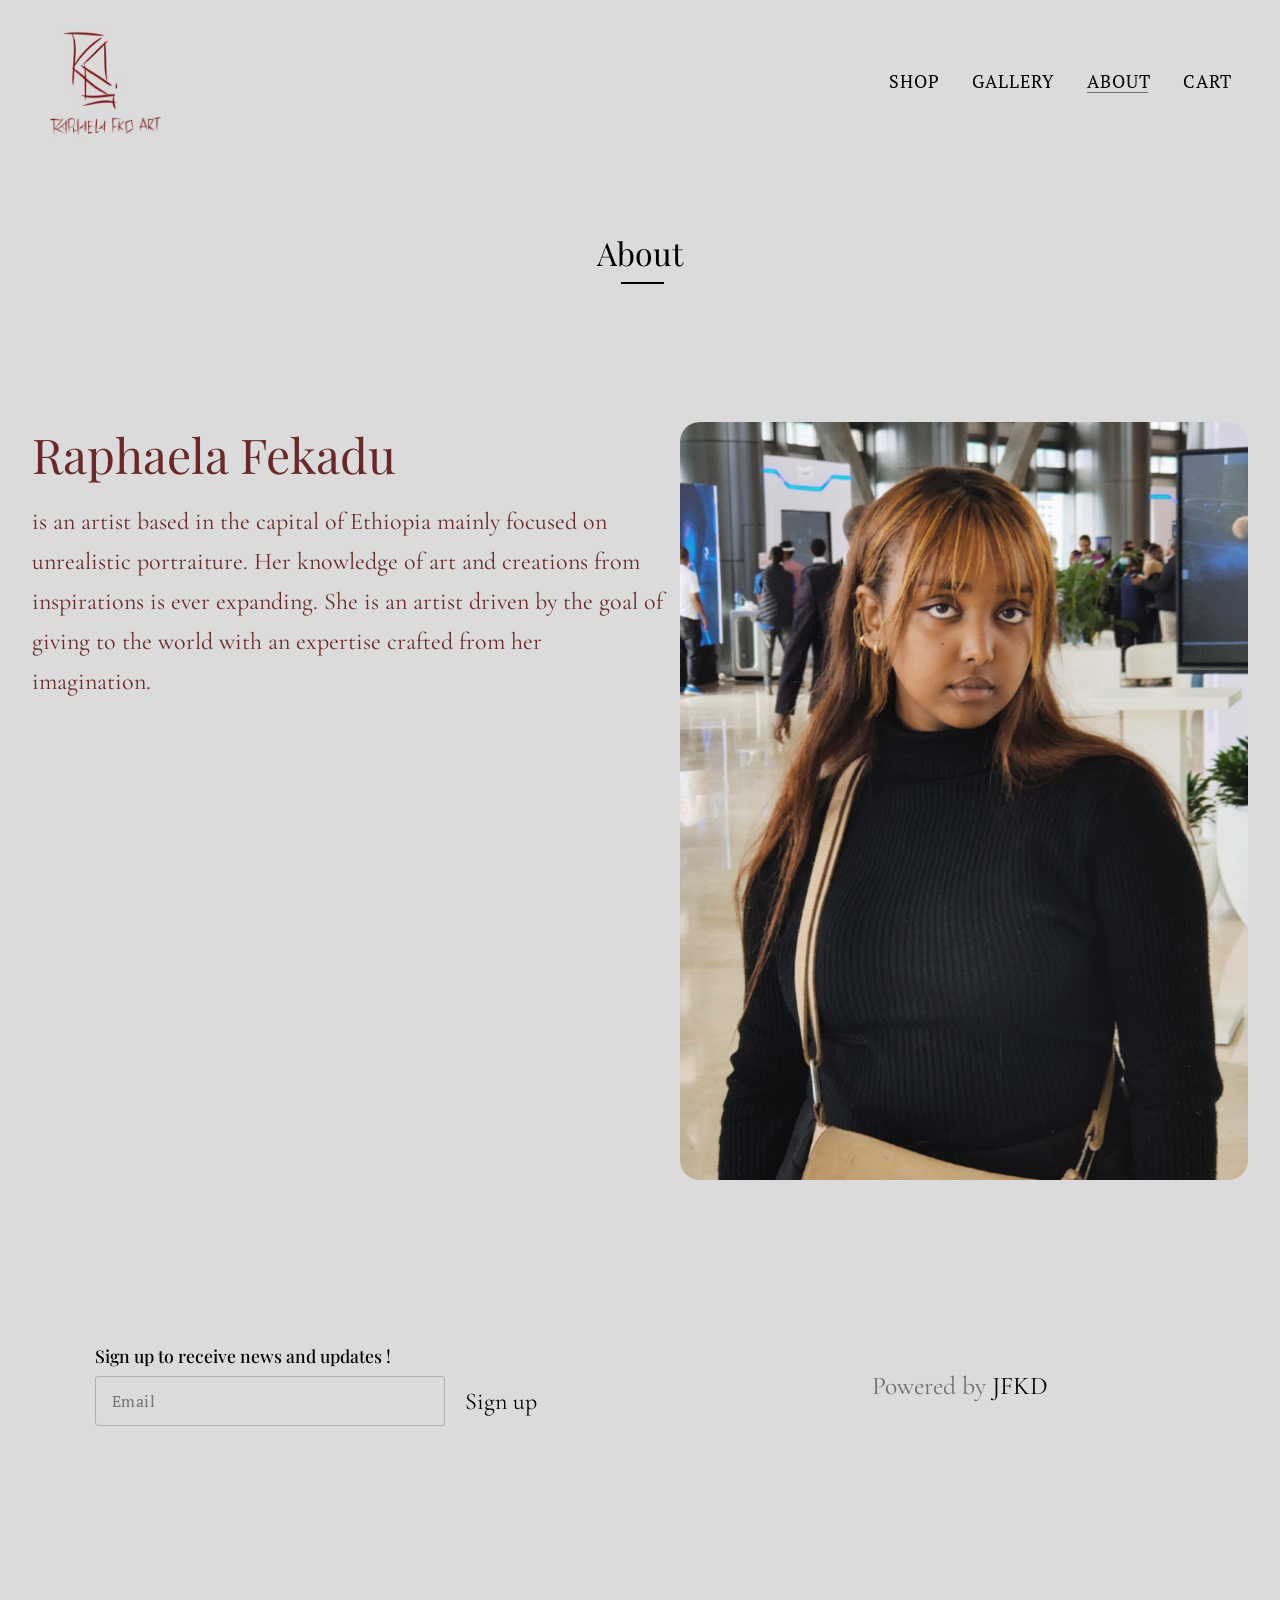
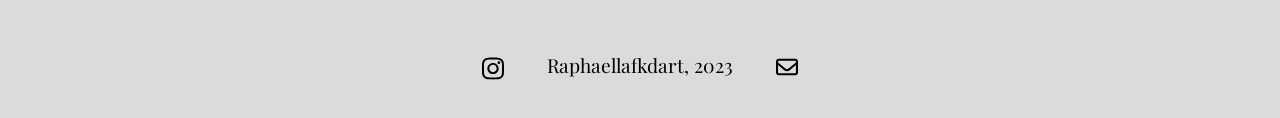
==== about.html @ 00de4333 "final adjustments, 2" ====
<!DOCTYPE html>
<html lang="en">
  <head>
    <meta charset="UTF-8" />
    <meta name="viewport" content="width=device-width, initial-scale=1.0" />
    <meta
      name="description"
      content="About the artist that owns this website"
    />
    <meta property="title" content="About - Raphaella Fkd Art" />
    <meta name="author" content="Millary Developments" />
    <title>About - Raphaella Fkd Art</title>
    <link rel="icon" href="img/raphaella-logo.JPEG" />
    <link rel="stylesheet" href="css/main.css" />
    <link rel="stylesheet" href="css/about.css" />
    <script defer src="js/script.js"></script>
  </head>
  <body>
    <nav id="navigation">
      <h1 class="logo">
        <a href="index.html" aria-label="Link to home page"
          ><img width="90px" src="img/raphaella-logo.JPEG" alt="company_logo" />
          <img
            width="115px"
            src="img/raphaella-logo_extension.PNG"
            alt="logo extension"
          />
        </a>
      </h1>
      <ul class="nav-elements">
        <li>Shop</li>
        <li>
          <a href="index.html" aria-label="link to home page">Gallery</a>
        </li>
        <li>
          <a href="about.html" aria-label="link to about page">About</a>
        </li>
        <li>
          <a href="cart.html" aria-label="shopping cart link">Cart</a>
          <sub class="cart_amount"></sub>
        </li>
      </ul>
      <section id="main_nav_mobile">
        <a class="cart_icon" href="cart.html" aria-label="shopping cart link">
          <svg
            xmlns="http://www.w3.org/2000/svg"
            height="1.5rem"
            viewBox="0 0 576 512"
          >
            <path
              d="M0 24C0 10.7 10.7 0 24 0H69.5c22 0 41.5 12.8 50.6 32h411c26.3 0 45.5 25 38.6 50.4l-41 152.3c-8.5 31.4-37 53.3-69.5 53.3H170.7l5.4 28.5c2.2 11.3 12.1 19.5 23.6 19.5H488c13.3 0 24 10.7 24 24s-10.7 24-24 24H199.7c-34.6 0-64.3-24.6-70.7-58.5L77.4 54.5c-.7-3.8-4-6.5-7.9-6.5H24C10.7 48 0 37.3 0 24zM128 464a48 48 0 1 1 96 0 48 48 0 1 1 -96 0zm336-48a48 48 0 1 1 0 96 48 48 0 1 1 0-96z"
            />
          </svg>
          <sub class="cart_amount"></sub>
        </a>
        <div class="side_bar_container">
          <div class="side_bar_icon_container">
            <div class="side_bar_icon"></div>
          </div>
          <div class="side_bar_close_container">
            <div class="side_bar_close"></div>
          </div>
        </div>
      </section>
      <ul class="side_bar_elements">
        <li>
          <a href="originals.html" aria-label="link to original arts shop"
            >Originals</a
          >
        </li>
        <li>
          <a href="prints.html" aria-label="link to print arts shop">Prints</a>
        </li>
        <li><a href="index.html" aria-label="link to home page">Gallery</a></li>
        <li>
          <a href="about.html" aria-label="link to about page">About</a>
        </li>
      </ul>
    </nav>
    <div class="popup_container">
      <section class="shopping-option_popup shop_popup">
        <button class="back_btn">Back</button>
        <header>
          <h3>Shop</h3>
          <div class="styler"></div>
        </header>
        <ul>
          <li><a href="originals.html">Originals</a></li>
          <li><a href="prints.html">Prints</a></li>
        </ul>
      </section>
      <!-- FOOTER SIGN UP POPUPS -->
      <section class="shopping-option_popup success_popup_footer">
        <header>
          <h3>Successful</h3>
          <div class="styler"></div>
        </header>
        <p>You'll recieve notifications to your email inbox.</p>
      </section>
      <section class="shopping-option_popup failed_popup_footer">
        <header>
          <h3>Failed</h3>
          <div class="styler"></div>
        </header>
        <p>Try Again.</p>
      </section>
    </div>
    <main id="main-content">
      <header>
        <h2>About</h2>
      </header>
      <section class="about_container">
        <article>
          <h3><span>Raphaela Fekadu</span></h3>
          <p>
            is an artist based in the capital of Ethiopia mainly focused on
            unrealistic portraiture. Her knowledge of art and creations from
            inspirations is ever expanding. She is an artist driven by the goal
            of giving to the world with an expertise crafted from her
            imagination.
          </p>
        </article>
        <section class="about-image">
          <img
            oncontextmenu="return false;"
            draggable="false"
            src="img/raphaella-about-page-pic.JPEG"
            alt="Artist pic"
          />
          <div class="cover"></div>
        </section>
      </section>
    </main>

    <footer>
      <section id="footer_section">
        <section id="main_footer_content">
          <section class="sign_up">
            <form id="footer_form">
              <span class="input-label"
                >Sign up to receive news and updates !</span
              >
              <label for="email">
                <input type="email" name="Email" placeholder="Email" />
                <button>Sign up</button>
              </label>
            </form>
          </section>
          <p class="advertisement"><span>Powered by</span> JFKD</p>
        </section>
        <section id="sub_footer_content">
          <ul>
            <li class="ad">
              <div class="description">
                <p>
                  Explore my art works while connecting with me and my other
                  audiences.
                </p>
                <div class="description_tail"></div>
              </div>
              <a
                href="https://www.instagram.com/raphaellafkdart"
                target="_blank"
              >
                <img
                  width="25px"
                  class="instagramIcon"
                  alt="instagramIcon"
                  src="img/instagram.svg"
                />
              </a>
            </li>
            <li id="copyright">Raphaellafkdart, 2023</li>
            <li class="ad">
              <div class="description email_description">
                <p>Personally reach out to me if you have any questions.</p>
                <div class="description_tail"></div>
              </div>
              <a href="contact.html">
                <img
                  width="28px"
                  class="emailIcon"
                  alt="emailIcon"
                  src="img/envelope-regular.svg"
                />
              </a>
            </li>
          </ul>
        </section>
      </section>
    </footer>
    <script>
      const scriptURL =
        "https://script.google.com/macros/s/AKfycbxJGZwW3PUDqX6BzHzGdVozH5fZGH0bnSrEgC5DucOWlzDbGVcYx9CNIjkheibe3NNNHw/exec";
      const form = document.querySelector("#footer_form");
      const popUpContainer = document.querySelector(".popup_container");
      const successPopupFooter = document.querySelector(
        ".success_popup_footer"
      );
      const failedPopupFooter = document.querySelector(".failed_popup_footer");

      form.addEventListener("submit", (e) => {
        e.preventDefault();
        fetch(scriptURL, { method: "POST", body: new FormData(form) })
          .then(() => {
            popUpContainer.classList.add("blur");
            successPopupFooter.classList.add("active");
            location.reload();
          })
          .catch((err) => {
            popUpContainer.classList.add("blur");
            failedPopupFooter.classList.add("active");
            setTimeout(() => {
              location.reload();
            }, 2000);
          });
      });
      const instagramIcon = document.querySelector(".instagramIcon");
      instagramIcon.addEventListener("mouseenter", () => {
        const description = document.querySelector(".description:first-child");
        description.classList.add("hover");
        instagramIcon.addEventListener("mouseleave", () => {
          description.classList.remove("hover");
        });
      });
      const emailIcon = document.querySelector(".emailIcon");
      emailIcon.addEventListener("mouseenter", () => {
        const description = document.querySelector(".email_description");
        description.classList.add("hover");
        emailIcon.addEventListener("mouseleave", () => {
          description.classList.remove("hover");
        });
      });
    </script>
  </body>
</html>
---- css/main.css ----
/* FONT-FAMILY */

@import url("https://fonts.googleapis.com/css2?family=Cormorant+Garamond:ital,wght@0,300;0,400;0,500;0,600;0,700;1,300;1,400;1,500;1,600;1,700&family=PT+Serif:ital,wght@0,400;0,700;1,400;1,700&family=Playfair+Display:ital,wght@0,400;0,500;0,600;0,700;0,800;0,900;1,400;1,500;1,600;1,700;1,800;1,900&display=swap");

/* VARIABLES */

:root {
  --BACKGROUND: #dbdbdb;
  --BTNCOLOR: #6a2828;
  --NAVIGATION_FONT: "PT Serif", serif;
  --PRICE_FONT: "Playfair Display", serif;
  --DESCRIPTION_FONT: "Cormorant Garamond", serif;
}

/* RESET */

* {
  margin: 0;
  padding: 0;
  box-sizing: border-box;
  scroll-behavior: smooth;
}

*::selection {
  background: #784343;
  color: var(--BACKGROUND);
}

img::selection {
  background: none;
}

ul {
  list-style: none;
}

li {
  cursor: pointer;
}

a:any-link,
a:visited {
  text-decoration: none;
  color: var(--PRIMARY);
}

button {
  border: none;
  outline: none;
  outline-color: none;
}

::-webkit-scrollbar {
  width: 15px;
}

::-webkit-scrollbar-track {
  background: var(--BACKGROUND);
}

::-webkit-scrollbar-thumb {
  background: rgba(0, 0, 0, 0.5);
}

body {
  overflow-x: hidden;
}

body.covered {
  overflow: hidden;
}

/* PAGE POPUP */

/* GENERAL STYLES */

.popup_container {
  position: fixed;
  top: 0%;
  left: 0%;
  z-index: -1;
  height: 100%;
  width: 100vw;
  -webkit-backdrop-filter: blur(10px);
  backdrop-filter: blur(10px);
  display: flex;
  flex-direction: column;
  justify-content: center;
  align-items: center;
  z-index: -1;
  opacity: 0;
  transition: 0.3s;
}

.popup_container.blur {
  z-index: 1000;
  opacity: 1;
}

.shopping-option_popup {
  position: fixed;
  top: 50%;
  left: 50%;
  transform: translate(-50%, -50%);
  background: var(--BACKGROUND);
  width: 400px;
  height: 250px;
  display: grid;
  gap: 4rem;
  place-content: center;
  opacity: 0;
  z-index: -1;
  transition: all 0.3s;
  box-shadow: -5px -5px 10px rgba(0, 0, 0, 0.1);
}

.shopping-option_popup .back_btn {
  position: absolute;
  margin: 0.8rem 1rem;
  background: transparent;
  font-family: var(--DESCRIPTION_FONT);
  font-size: 1.3rem;
  text-transform: uppercase;
  cursor: pointer;
  color: black;
}

.shopping-option_popup header {
  display: grid;
  gap: 0.5rem;
  place-items: center;
}

.shopping-option_popup h3 {
  font-family: var(--NAVIGATION_FONT);
  font-size: 2rem;
  font-weight: lighter;
  text-align: center;
  position: relative;
}

.styler {
  height: 1px;
  width: 40px;
  background: black;
}

.shopping-option_popup ul {
  display: flex;
  width: 400px;
  justify-content: space-evenly;
  font-weight: bold;
  font-size: 1.5rem;
}

.shopping-option_popup ul li {
  background: var(--BTNCOLOR);
  border-radius: 5px;
  width: 120px;
  height: 40px;
  display: grid;
  place-content: center;
  position: relative;
  font-family: var(--DESCRIPTION_FONT);
}

.shopping-option_popup ul li a:any-link {
  width: 100%;
  height: 100%;
  position: absolute;
  top: 50%;
  left: 50%;
  transform: translate(-50%, -50%);
  display: grid;
  place-content: center;
  border: 1px solid var(--BACKGROUND);
  border-radius: 10px;
  color: var(--BACKGROUND);
}

.shopping-option_popup ul li {
  color: var(--BACKGROUND);
}

.shopping-option_popup p {
  font-family: var(--DESCRIPTION_FONT);
  font-size: 1.2rem;
  transform: translateY(-20px);
}

/* GENERAL POPUP RESPONSIVE DESIGN */

@media screen and (max-width: 500px) {
  .shopping-option_popup {
    width: 320px;
    height: 210px;
  }

  .shopping-option_popup .back_btn {
    font-size: 1.1rem;
  }

  .shopping-option_popup ul {
    width: 320px;
    font-size: 1.3rem;
  }

  .shopping-option_popup ul li {
    width: 100px;
    height: 35px;
  }
}

@media screen and (max-width: 385px) {
  .shopping-option_popup {
    width: 300px;
    height: 180px;
  }

  .shopping-option_popup .back_btn {
    font-size: 1rem;
  }

  .shopping-option_popup header {
    transform: translateY(20px);
    gap: 0.3rem;
  }

  .shopping-option_popup header h3 {
    font-size: 1.5rem;
  }

  .shopping-option_popup ul {
    width: 300px;
    font-size: 1.15rem;
  }

  .shopping-option_popup ul li {
    width: 95px;
    height: 35px;
  }
}

/* SPECIFIC STYLES TO SPECIFIC POPUPS */

/* CONFIRMATION POPUP */

.confirmation_popup .styler {
  width: 60px;
}

.confirmation_popup ul li {
  width: 160px;
  font-size: 1.1rem;
}

/* RESPONSIVE DESIGN */

@media screen and (max-width: 500px) {
  .confirmation_popup {
    height: 220px;
    width: 330px;
  }

  .confirmation_popup ul {
    flex-direction: column;
    gap: 0.7rem;
    width: 330px;
    align-items: center;
    justify-content: center;
  }

  .confirmation_popup ul li {
    width: 155px;
  }
}

@media screen and (max-width: 385px) {
  .confirmation_popup {
    height: 180px;
    width: 300px;
  }

  .confirmation_popup ul {
    width: 300px;
    padding-bottom: 1rem;
  }

  .confirmation_popup ul li {
    width: 170px;
  }
}

@media screen and (max-width: 335px) {
  .confirmation_popup {
    height: 180px;
    width: 290px;
  }

  .confirmation_popup ul {
    gap: 0.7rem;
    width: 290px;
    padding-bottom: 1.2rem;
  }
}

/* SUCCESSFUL / FAILED POPUP */

.success_popup .styler,
.failed_popup .styler {
  width: 60px;
}

/* RESPONSIVE DESIGN */

@media screen and (max-width: 501px) {
  .success_popup_footer p,
  .failed_popup_footer p {
    font-size: 1rem;
  }
}

@media screen and (max-width: 385px) {
  .success_popup h3,
  .failed_popup h3,
  .success_popup_footer h3,
  .failed_popup_footer h3 {
    transform: translateY(5px);
  }

  .success_popup_footer p,
  .failed_popup_footer p {
    font-size: 0.9rem;
  }
}

/* PAYMENT SUCCESS POPUP */

.payment_popup,
.failed_payment_popup {
  gap: 2rem;
  padding: 1rem;
}

.payment_popup p,
.failed_payment_popup p {
  display: flex;
  gap: 0.2rem;
  flex-direction: column;
  align-items: center;
  padding-top: 1rem !important;
}

/* PAYMENT POPUPS RESPONSIVE DESIGN */

@media screen and (max-width: 501px) {
  .payment_popup,
  .failed_payment_popup {
    gap: 1rem;
  }

  .payment_popup header h3,
  .failed_payment_popup header h3 {
    font-size: 1.7rem;
  }

  .payment_popup p,
  .failed_payment_popup p {
    font-size: 0.9rem;
  }
}

@media screen and (max-width: 385px) {
  .payment_popup,
  .failed_payment_popup {
    gap: 0.4rem;
  }

  .payment_popup p,
  .failed_payment_popup p {
    padding-top: 2.8rem !important;
  }
}

/* POPUP ACTIVATION */

.shopping-option_popup.active {
  opacity: 1;
  z-index: 100000;
}

/* GENERAL STYLES */

body {
  background: var(--BACKGROUND);
}

/* NAVIGATION STYLES */

#navigation {
  display: flex;
  align-items: center;
  max-width: 100vw;
  height: 18vh;
  justify-content: space-between;
  padding: 3rem;
  font-weight: light;
  letter-spacing: 1px;
  font-family: var(--NAVIGATION_FONT);
}

#navigation h1 {
  z-index: 100;
}

#navigation h1 a {
  display: flex;
  flex-direction: column;
}

.nav-elements {
  display: flex;
  gap: 2rem;
  text-transform: uppercase;
  font-size: 1.1rem;
  position: relative;
}

.nav-elements li {
  position: relative;
}

.nav-elements li::before {
  content: "";
  position: absolute;
  height: 0.5px;
  width: 95%;
  transform: scaleX(0);
  background: rgba(0, 0, 0, 0.5);
  bottom: 0;
  transition: all 0.3s;
}

.cart_amount {
  position: absolute;
  bottom: -7px;
  right: -10px;
}

/* MOBILE VERSION NAVIGATION */

#main_nav_mobile {
  display: none;
  gap: 2rem;
  align-items: center;
}

.side_bar_container {
  width: 30px;
  height: 30px;
  display: flex;
}

.side_bar_icon_container,
.side_bar_close_container {
  justify-self: center;
  align-self: center;
  height: 30px;
  width: 30px;
  display: grid;
  place-items: center;
  cursor: pointer;
  z-index: 100;
}

.side_bar_close_container {
  width: 60px;
}

.side_bar_icon {
  width: 25px;
  height: 1px;
  background: black;
  position: relative;
}

.side_bar_icon.disappear {
  display: none;
}

.side_bar_icon::before,
.side_bar_icon::after {
  content: "";
  position: absolute;
  height: 1px;
  background: inherit;
  width: 30px;
  right: 0;
}

.side_bar_icon::before {
  top: -10px;
}

.side_bar_icon::after {
  bottom: -10px;
}

.cart_icon {
  display: block;
  position: relative;
}

.side_bar_elements {
  position: fixed;
  top: 0%;
  left: 0%;
  width: 100vw;
  height: 100vh;
  display: grid;
  text-align: center;
  place-content: center;
  gap: 2rem;
  right: 0;
  padding: 1.5rem 0;
  font-size: 1.2rem;
  opacity: 0;
  transition: all 0.4s ease;
  background: var(--BACKGROUND);
  z-index: -1;
  padding-top: 5rem;
}

.side_bar_elements.active {
  opacity: 1;
  z-index: 10;
}

/* SIDE BAR CLOSE ICON */

.side_bar_close {
  width: 30px;
  height: 1px;
  background: black;
  position: relative;
  transform: rotate(50deg);
  display: none;
}

.side_bar_close.active {
  display: block;
}

.side_bar_close::after {
  content: "";
  position: absolute;
  height: 1px;
  width: inherit;
  background: inherit;
  transform: rotate(-100deg);
}

/* NAVIGATION BAR RESPONSIVE DESIGN */

@media screen and (max-width: 990px) {
  #navigation {
    padding: 4rem 1rem;
  }
}

@media screen and (max-width: 538px) {
  .nav-elements {
    display: none;
  }

  #main_nav_mobile {
    display: flex;
  }
}

/* MAIN CONTENT STYLES */

#main-content {
  min-height: 100vh;
}

.shopping-cart {
  max-width: 100vw;
}

#main-content header,
.shopping-cart header {
  display: grid;
  place-content: center;
  position: relative;
  height: 20vh;
}

#main-content header h4 {
  position: absolute;
  left: 0;
  bottom: 0;
  width: 100%;
  display: none;
  place-content: center;
  font-family: var(--NAVIGATION_FONT);
  font-weight: lighter;
  color: var(--BTNCOLOR);
  transform: translateY(5px);
}

#main-content header h4.achieved {
  display: grid;
}

#main-content h2,
.shopping-cart h2 {
  font-family: var(--PRICE_FONT);
  font-weight: lighter;
  font-size: 2rem;
  position: relative;
}

#main-content h2::before,
.shopping-cart h2::before {
  content: "";
  position: absolute;
  height: 1.5px;
  width: 50%;
  background: black;
  bottom: -10px;
  transition: all 0.3s;
  animation: lineExpand 0.8s ease;
}

/* PURCHASE PAGE */

.final_page {
  min-height: 100vh;
}

.final_page form {
  display: flex;
  flex-wrap: wrap;
  justify-content: space-evenly;
}

.final_page form ol li {
  font-family: var(--NAVIGATION_FONT);
  font-size: 1.4rem;
}

.form_header {
  margin: 1rem 0;
}

.form_header h2 {
  font-family: var(--NAVIGATION_FONT);
  font-size: 3rem;
  font-weight: lighter;
}

.disclaimer {
  font-family: var(--PRICE_FONT);
  font-size: 0.8rem;
  transform: translateY(-5px);
  display: block;
  color: rgba(0, 0, 0, 0.7);
  white-space: nowrap;
}

/* ORDERED LIST SECTIONS STYLES */

.divider {
  width: 100%;
  border: 0.1px solid rgba(0, 0, 0, 0.1);
}

/* CONTACT INFO */

#contact_info {
  margin-top: 2rem;
}

#contact_info article {
  display: flex;
  row-gap: 2rem;
  column-gap: 1.5rem;
  flex-wrap: wrap;
  padding: 1rem 0;
  width: 50vw;
}

#contact_info label {
  position: relative;
}

#contact_info .input-label {
  position: absolute;
  bottom: 3px;
  font-family: var(--PRICE_FONT);
}

#contact_info label section {
  display: flex;
  gap: 0.6rem;
  align-items: flex-end;
}

#contact_info label input {
  background: transparent;
  border: none;
  outline: none;
  outline-color: none;
  border-bottom: 1px solid;
  height: 35px;
  width: 260px;
  font-family: var(--PRICE_FONT);
}

#phone_input div {
  font-family: var(--NAVIGATION_FONT);
  font-size: 1.1rem;
}

#phone_input input {
  font-family: var(--NAVIGATION_FONT) !important;
}

#email_input svg {
  display: block;
}

/* PAYMENT METHODS */

#payment_method {
  margin-top: 2rem;
}

#payment_method ul {
  display: flex;
  flex-wrap: wrap;
  gap: 1rem;
  padding: 1rem 0;
}

#payment_method ul li {
  background: transparent;
  border: 1px solid;
  margin-top: 0.5rem;
  border-radius: 5px;
  width: 125px;
  height: 40px;
  font-family: var(--NAVIGATION_FONT);
  font-weight: light;
  color: black;
  font-size: 1.1rem !important;
  overflow: hidden;
  cursor: pointer;
  position: relative;
  transition: all 0.6s;
}

#payment_method ul li a:any-link {
  position: absolute;
  width: 100%;
  height: 100%;
  display: grid;
  place-content: center;
}

#payment_method ul li::after {
  content: "";
  position: absolute;
  top: 0;
  left: -10px;
  height: inherit;
  width: 0;
  background: #6a2828;
  transform: skewX(-20deg);
  transition: all 0.6s;
  z-index: -1;
}

#payment_method ul li:hover {
  color: white;
  border: 1px solid #6a2828;
}

#payment_method ul li:hover::after {
  width: 150px;
}

/* CONFIRMATION CARD */

.final_page figure {
  width: 30vw;
  display: flex;
  flex-direction: column;
  border: 0.1px solid rgba(0, 0, 0, 0.2);
  align-items: center;
  position: relative;
}

.final_page figure img {
  width: 200px;
  margin: 1rem;
}

.purchase_item_name {
  margin: 0.5rem;
  font-family: var(--NAVIGATION_FONT);
  font-size: 1.5rem;
  text-align: center;
}

.purchase_item_name span {
  font-size: 0.9rem;
}

.main_details {
  display: flex;
  justify-content: space-between;
  padding: 0.6rem 2rem;
}

.main_details ul li {
  margin-bottom: 0.4rem;
}

.main_details .charges li {
  font-family: var(--NAVIGATION_FONT);
  margin-right: 1rem;
  font-size: 1rem;
}

.main_details .prices li {
  font-family: var(--PRICE_FONT);
  color: rgba(0, 0, 0, 0.7);
  font-size: 1rem;
}

.cancel_confirm_buttons {
  width: 100%;
  display: flex;
  gap: 1rem;
  justify-content: center;
  flex-wrap: wrap;
  padding: 0.6rem;
}

.cancel_confirm_buttons button {
  background: transparent;
  border: 1px solid;
  margin-top: 0.5rem;
  border-radius: 5px;
  width: 125px;
  height: 40px;
  display: grid;
  place-content: center;
  font-family: var(--NAVIGATION_FONT);
  font-weight: light;
  color: black;
  font-size: 1.1rem !important;
  overflow: hidden;
  cursor: pointer;
  position: relative;
  transition: all 0.6s;
}

.cancel_confirm_buttons button::after {
  content: "";
  position: absolute;
  top: 0;
  left: -10px;
  height: inherit;
  width: 0;
  background: #6a2828;
  transform: skewX(-20deg);
  transition: all 0.6s;
  z-index: -1;
}

.cancel_confirm_buttons button:hover {
  color: white;
  border: 1px solid #6a2828;
}

.cancel_confirm_buttons button:hover::after {
  width: 150px;
}

/* PURCHASE PAGE (LAST STEP OF PURCHASE) RESPONSIVE DESIGN*/

@media screen and (max-width: 840px) {
  .final_page form {
    padding: 2rem;
  }
  .final_page figure {
    width: 300px !important;
  }
}

@media screen and (max-width: 775px) {
  .final_page form {
    gap: 4rem;
  }

  .final_page figure {
    transform: translateY(0);
    width: 300px;
  }
}

@media screen and (max-width: 540px) {
  .final_page {
    padding: 0 2rem;
  }
}

@media screen and (max-width: 415px) {
  .final_page form ol li {
    font-family: var(--NAVIGATION_FONT);
    font-size: 1.1rem;
  }

  .form_header h2 {
    font-family: var(--NAVIGATION_FONT);
    font-size: 2rem;
    font-weight: lighter;
  }

  /* ORDERED LIST SECTIONS STYLES */

  /* CONTACT INFO */

  #contact_info label input {
    height: 30px;
    width: 230px;
    font-size: 0.9rem;
  }

  /* PAYMENT METHODS */

  #payment_method ul li {
    width: 110px;
    height: 35px;
    font-size: 0.9rem !important;
  }

  /* CONFIRMATION CARD */

  .final_page figure img {
    width: 50vw;
  }

  .purchase_item_name,
  .name_collection li {
    font-size: 1.3rem !important;
  }

  .cancel_confirm_buttons button {
    width: 120px;
    height: 35px;
  }
}

@media screen and (max-width: 372px) {
  .form_header h2 {
    font-size: 1.7rem;
  }

  /* ORDERED LIST SECTIONS STYLES */

  .final_page form {
    padding: 1rem;
  }

  /* CONTACT INFO */

  #contact_info label input {
    height: 30px;
    width: 210px;
  }

  /* PAYMENT METHODS */

  #payment_method ul li {
    width: 110px;
    height: 35px;
    font-size: 0.9rem !important;
  }

  /* CONFIRMATION CARD */

  .final_page figure img {
    width: 60vw;
  }

  .purchase_item_name,
  .name_collection li {
    font-size: 1.1rem !important;
  }

  .main_details ul li {
    margin-bottom: 0.6rem;
  }

  .main_details .charges li {
    font-size: 0.9rem;
  }

  .main_details .prices li {
    font-size: 0.9rem;
  }

  .cancel_confirm_buttons button {
    width: 115px;
    height: 30px;
    font-size: 0.9rem !important;
  }
}

/* PAYMENT PAGE */

.payment_page {
  min-height: 100vh;
  width: 100vw;
  padding-top: 2rem;
}

#payment_section {
  width: 100%;
  display: flex;
  justify-content: space-between;
  flex-wrap: wrap;
}

#payment_section header {
  padding: 0 1rem;
  padding-top: 1rem;
}

#payment_section header h3 {
  font-family: var(--NAVIGATION_FONT);
  font-size: 3rem;
  font-weight: lighter;
}

#payment_section header span {
  font-family: var(--PRICE_FONT);
  font-size: 0.8rem;
  display: block;
  transform: translateY(-11px);
  color: rgba(0, 0, 0, 0.7);
}

#payment_section ul {
  padding: 0 2rem;
  list-style: circle;
}

#payment_section ol {
  padding: 2rem;
}

#payment_section ul li,
#payment_section ol li {
  font-family: var(--NAVIGATION_FONT);
  font-size: 1.2rem;
  font-weight: lighter;
  margin-top: 1rem;
}

#payment_section ul li.indetification span {
  color: rgba(0, 0, 0, 0.5);
}

#payment_section article section {
  display: flex;
  gap: 1rem;
  align-items: center;
  padding: 1rem;
}

#payment_section article button {
  background: transparent;
  border: 1px solid;
  margin-top: 0.5rem;
  border-radius: 5px;
  width: 125px;
  height: 40px;
  font-family: var(--NAVIGATION_FONT);
  font-weight: light;
  color: black;
  font-size: 1.1rem !important;
  overflow: hidden;
  cursor: pointer;
  position: relative;
  transition: all 0.6s;
}

#payment_section article button a:any-link {
  position: absolute;
  width: 100%;
  height: 100%;
  top: 0;
  left: 0;
  display: grid;
  place-content: center;
}

#payment_section article button::after {
  content: "";
  position: absolute;
  top: 0;
  left: -10px;
  height: inherit;
  width: 0;
  background: #6a2828;
  transform: skewX(-20deg);
  transition: all 0.6s;
  z-index: -1;
}

#payment_section article button:hover {
  color: white;
  border: 1px solid #6a2828;
}

#payment_section article button:hover::after {
  width: 150px;
}

/* PAYMENT PAGE RESPONSIVE DESIGN */

@media screen and (max-width: 990px) {
  #payment_section ul li,
  #payment_section ol li {
    font-size: 1.1rem;
  }
}

@media screen and (max-width: 400px) {
  #payment_section ul li,
  #payment_section ol li {
    font-size: 1rem;
  }
}

@media screen and (max-width: 368px) {
  #payment_section ol {
    padding: 1.2rem;
    width: 100vw;
  }
}

@media screen and (max-width: 340px) {
  #payment_section ul li,
  #payment_section ol li {
    font-size: 0.9rem;
  }
}

/* FOOTER STYLES */

#footer_section {
  background: var(--BACKGROUND);
  display: flex;
  gap: 0.6rem;
  padding: 2rem 0;
  flex-direction: column;
  align-items: center;
  margin-top: 2rem;
  max-width: 100vw;
}

#main_footer_content {
  display: flex;
  align-items: center;
  width: 100vw;
}

.sign_up {
  width: 50%;
  display: grid;
  place-content: center;
}

.sign_up form {
  display: flex;
  gap: 0.6rem;
  flex-direction: column;
  padding: 1rem;
}

.sign_up form .input-label {
  font-family: var(--PRICE_FONT);
  font-size: 1.1rem;
  font-weight: 500;
}

.sign_up form label {
  display: flex;
  gap: 0.8rem;
}

.sign_up form label input {
  background: transparent;
  border: 1px solid rgba(0, 0, 0, 0.2);
  border-radius: 3px;
  height: 50px;
  width: 350px;
  padding: 0 1rem;
  font-family: var(--NAVIGATION_FONT);
  font-size: 1rem;
  letter-spacing: 0.5px;
  outline: none;
  outline-color: none;
}

.sign_up form label button {
  background: transparent;
  font-family: var(--DESCRIPTION_FONT);
  font-size: 1.5rem;
  padding: 0 0.5rem;
  position: relative;
  display: grid;
  place-content: center;
  color: black;
}

.sign_up form label button::before {
  content: "";
  position: absolute;
  height: 0.5px;
  width: 100%;
  background: rgba(0, 0, 0, 0.2);
  bottom: 0;
  transform: scaleX(0);
  transition: all 0.3s;
}

.sign_up form label button:hover::before {
  transform: scaleX(1);
}

.advertisement {
  width: 50%;
  font-family: var(--DESCRIPTION_FONT);
  font-size: 1.6rem;
  display: flex;
  gap: 0.4rem;
  justify-content: center;
}

.advertisement span {
  color: rgba(0, 0, 0, 0.5);
}

#sub_footer_content {
  font-family: var(--PRICE_FONT);
  font-size: 1.2rem;
  font-weight: lighter;
  width: 100vw;
  display: flex;
  justify-content: center;
}

#sub_footer_content ul {
  display: flex;
  gap: 2rem;
  justify-content: center;
  width: 100%;
}

#sub_footer_content li.ad {
  display: flex;
  gap: 0.5rem;
  flex-direction: column;
  align-items: center;
}

#sub_footer_content li.ad img {
  width: 22px;
}

#sub_footer_content li.ad:first-of-type {
  transform: translateX(8rem);
}

#sub_footer_content li.ad:last-of-type {
  transform: translateX(-8rem);
}

#sub_footer_content ul li img {
  z-index: 10;
}

.description {
  box-shadow: 0 0 10px rgba(0, 0, 0, 0.1);
  position: relative;
  display: flex;
  align-items: center;
  justify-content: center;
  transition: all 0.3s ease;
  width: 300px;
  height: 180px;
  margin-bottom: 1rem;
  padding: 2rem;
  opacity: 0;
  transform: translateY(10px);
}

.description.hover {
  opacity: 1;
  transform: translateY(0);
}

.description_tail {
  position: absolute;
  bottom: -20px;
  width: 0;
  border: solid 10px var(--BACKGROUND);
  border-top: solid 10px var(--BTNCOLOR);
}

#copyright {
  display: flex;
  align-items: flex-end;
  padding-bottom: 0.5rem;
  white-space: nowrap;
}

/* FOOTER RESPONSIVE DESIGN */

@media screen and (max-width: 964px) {
  #footer_section {
    gap: 0.5rem;
    padding: 1.5rem 0;
  }

  .sign_up form {
    gap: 0.4rem;
    padding: 0.9rem;
  }

  .sign_up form .input-label {
    font-size: 1rem;
  }

  .sign_up form label {
    gap: 0.2rem;
  }

  .sign_up form label button {
    font-size: 1.1rem;
  }

  .advertisement {
    width: 50%;
    font-size: 1.4rem;
  }

  #sub_footer_content {
    font-size: 1.1rem;
  }
}

@media screen and (max-width: 901px) {
  .sign_up form label input {
    height: 45px;
    width: 320px;
  }
}

@media screen and (max-width: 841px) {
  .sign_up form label input {
    height: 42px;
    width: 300px;
  }
}

@media screen and (max-width: 801px) {
  .sign_up form label input {
    height: 40px;
    width: 280px;
  }
}

@media screen and (max-width: 761px) {
  .sign_up form label input {
    height: 35px;
    width: 270px;
  }

  .sign_up form label button {
    font-size: 1rem;
  }

  .advertisement {
    font-size: 1.2rem;
  }
}

@media screen and (max-width: 731px) {
  #footer_section {
    gap: 2rem;
    padding: 2rem 0;
  }

  #main_footer_content {
    display: flex;
    gap: 1rem;
    flex-direction: column;
    width: 100vw;
  }

  .sign_up,
  .advertisement {
    width: 100vw;
  }

  .description,
  .description_tail {
    display: none;
  }

  #sub_footer_content li.ad:first-of-type {
    transform: translateX(0);
  }

  #sub_footer_content li.ad:last-of-type {
    transform: translateX(0);
  }

  .sign_up form .input-label {
    font-size: 1.1rem;
  }

  .sign_up form label input {
    height: 40px;
    width: 320px;
  }

  .sign_up form label button {
    font-size: 1.1rem;
  }

  .advertisement {
    font-size: 1.4rem;
  }

  #sub_footer_content {
    font-size: 1.2rem;
  }
}

@media screen and (max-width: 430px) {
  .sign_up form .input-label {
    font-size: 1rem;
  }

  .sign_up form label input {
    height: 40px;
    width: 280px;
  }

  .sign_up form label button {
    font-size: 1rem;
  }

  .advertisement {
    font-size: 1.2rem;
  }

  #sub_footer_content {
    font-size: 1.1rem;
  }
}

@media screen and (max-width: 383px) {
  .sign_up form label input {
    height: 40px;
    width: 250px;
  }

  .advertisement {
    font-size: 1.1rem;
  }

  #sub_footer_content {
    font-size: 1rem;
  }
}

@media screen and (max-width: 350px) {
  .sign_up form .input-label {
    font-size: 0.9rem;
  }

  .sign_up form label {
    gap: 0rem;
  }

  .sign_up form label input {
    height: 38px;
    width: 230px;
    font-size: 0.9rem;
  }

  .sign_up form label button {
    white-space: nowrap;
  }
}
---- css/about.css ----
/* NAV ELEMENTS */

.nav-elements li:nth-child(3)::before {
  transform: scaleX(1);
}

.nav-elements li:hover::before {
  transform: scaleX(1);
}

/* MAIN CONTENT STYLES */

#main-content h2::before {
  transform: translateX(24px);
  animation: lineExpand 0.8s ease-in-out;
}

@keyframes lineExpand {
  from {
    transform: translateX(24px) scaleX(0);
  }
  to {
    transform: translateX(24px) scaleX(1);
  }
}

.about_container {
  margin-top: 3rem;
  display: flex;
  gap: 1rem;
  justify-content: space-between;
  padding: 2rem;
}

#main-content article {
  width: 50vw;
  position: relative;
}

#main-content article h3 {
  width: 100%;
  font-family: var(--PRICE_FONT);
  font-weight: lighter;
  font-size: 3rem;
  margin-bottom: 1rem;
  overflow: hidden;
  color: #6a2828;
}

#main-content article h3 span {
  display: block;
  animation: appear 1.4s ease;
}

@keyframes appear {
  from {
    opacity: 0;
    transform: translateY(20%);
  }
  to {
    opacity: 1;
    transform: translateY(0);
  }
}

#main-content article p {
  width: 100%;
  font-family: var(--DESCRIPTION_FONT);
  font-weight: normal;
  font-size: 1.5rem;
  line-height: 40px;
  animation: appearp 1.4s ease;
  color: #6a2828;
}

@keyframes appearp {
  from {
    opacity: 0;
  }
  to {
    opacity: 1;
  }
}

.about-image {
  position: relative;
  width: 45vw;
  aspect-ratio: 3 / 4;
}

#main-content section img {
  border-radius: 20px;
  animation: expand 1.4s ease;
  height: 100%;
  width: 100%;
}

.cover {
  height: 100%;
  background: var(--BACKGROUND);
  width: 0;
  position: absolute;
  top: 0;
  left: 0;
  animation: imageAppearance 0.8s ease;
}

@keyframes imageAppearance {
  from {
    width: 400px;
  }
  to {
    width: 0px;
  }
}

@keyframes expand {
  from {
    opacity: 0;
  }
  to {
    opacity: 1;
  }
}

/* ABOUT PAGE RESPONSIVE DESIGN */

@media screen and (max-width: 990px) {
  #main-content article h3 {
    font-size: 2rem;
  }

  #main-content article p {
    font-size: 1.2rem;
  }

  .about-image {
    width: 50vw;
  }
}

@media screen and (max-width: 650px) {
  .about_container {
    flex-flow: column-reverse;
    align-items: center;
    justify-content: center;
  }

  .about-image {
    width: 80vw;
  }

  #main-content article {
    width: 80vw;
  }
}

@media screen and (max-width: 372px) {
  #main-content article h3 {
    font-size: 1.6rem;
  }

  #main-content article p {
    font-size: 1rem;
    line-height: 30px;
    animation: appearp 1.4s ease;
    color: #6a2828;
  }
}

/* FOOTER STYLES */

footer {
  padding-top: 3rem;
}
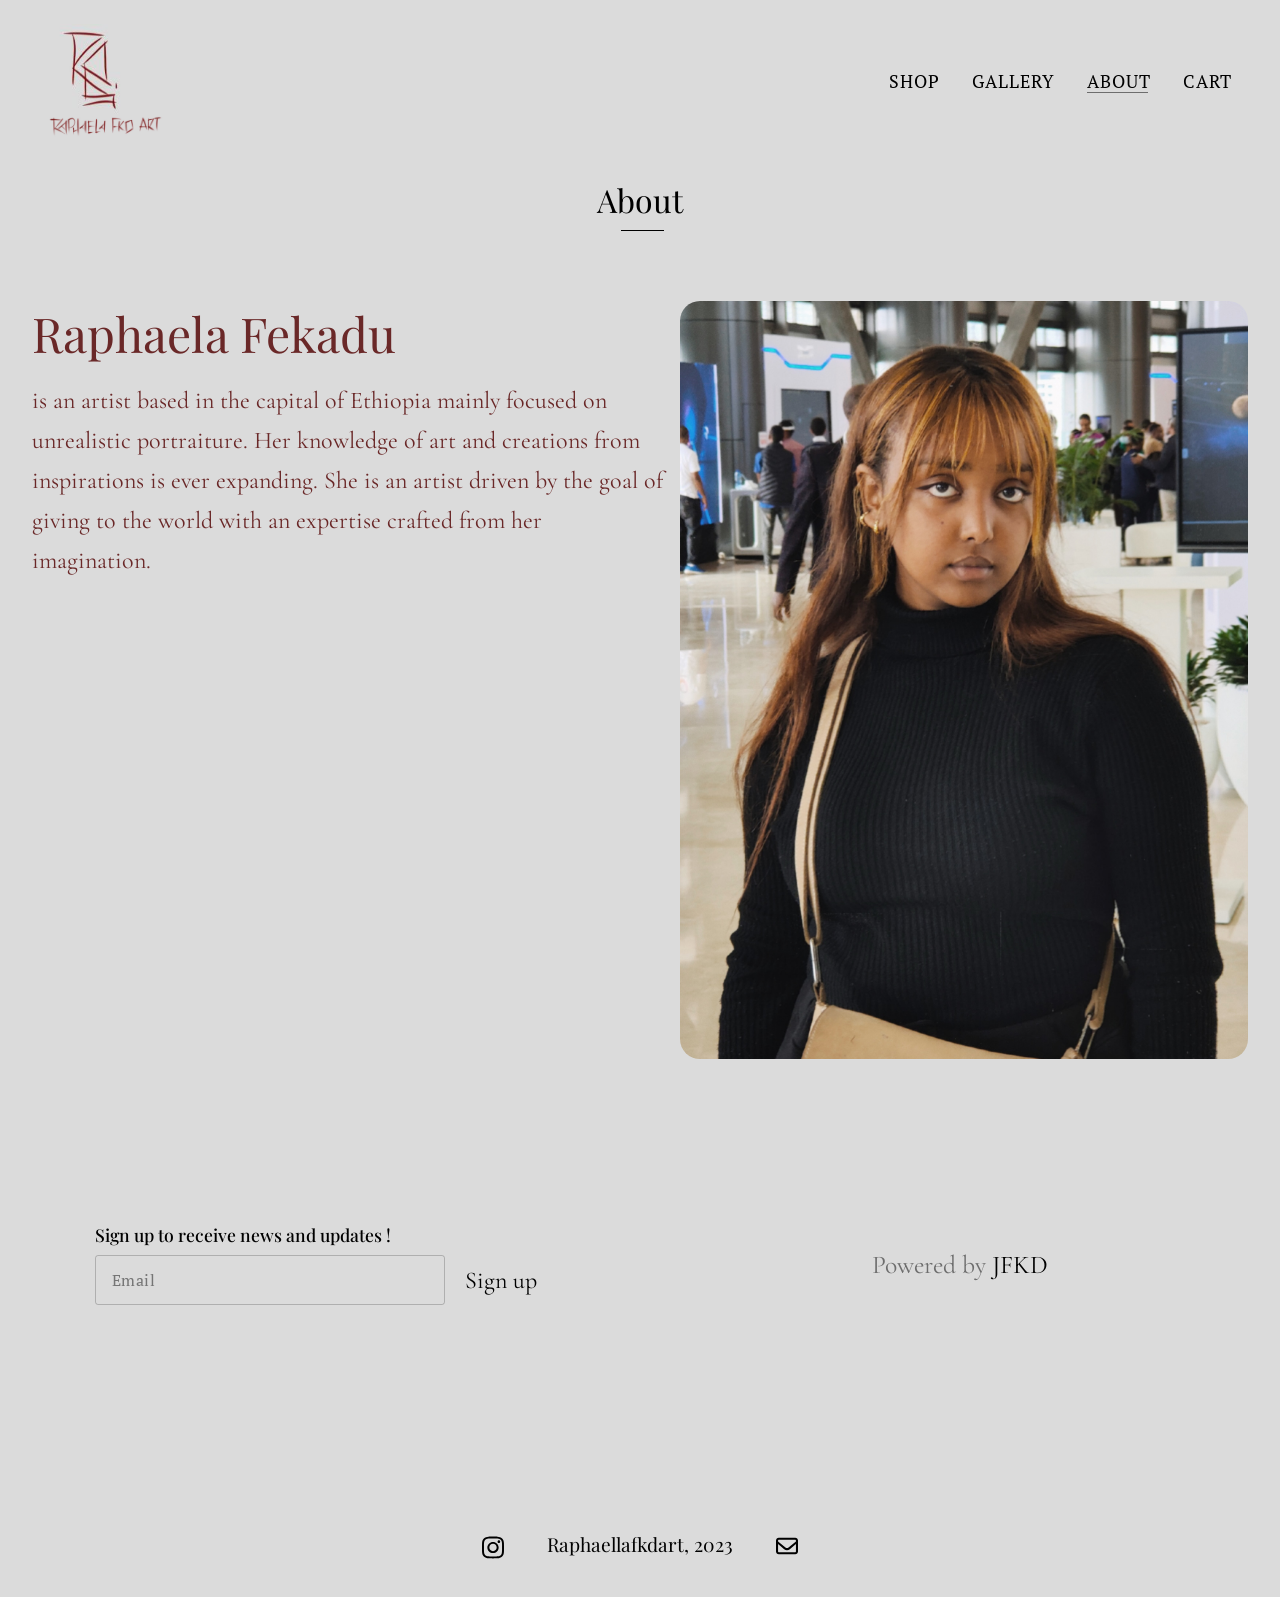
==== commit 3e488c53: "added the loading effect to every activity on the website" ====
--- a/about.html
+++ b/about.html
@@ -103,6 +103,10 @@
           <div class="styler"></div>
         </header>
         <p>Try Again.</p>
+      </section>
+      <!-- EMAIL SENDING... -->
+      <section class="loading">
+        <div class="indication"></div>
       </section>
     </div>
     <main id="main-content">
@@ -193,7 +197,8 @@
       const scriptURL =
         "https://script.google.com/macros/s/AKfycbxJGZwW3PUDqX6BzHzGdVozH5fZGH0bnSrEgC5DucOWlzDbGVcYx9CNIjkheibe3NNNHw/exec";
       const form = document.querySelector("#footer_form");
-      const popUpContainer = document.querySelector(".popup_container");
+      const popupContainer = document.querySelector(".popup_container");
+      const loading = document.querySelector(".loading");
       const successPopupFooter = document.querySelector(
         ".success_popup_footer"
       );
@@ -201,17 +206,25 @@
 
       form.addEventListener("submit", (e) => {
         e.preventDefault();
+
+        popupContainer.classList.add("blur");
+        loading.classList.add("activated");
+
         fetch(scriptURL, { method: "POST", body: new FormData(form) })
           .then(() => {
-            popUpContainer.classList.add("blur");
+            loading.classList.remove("activated");
             successPopupFooter.classList.add("active");
-            location.reload();
+            setTimeout(() => {
+              location.reload();
+              window.scrollTo(0, 0);
+            }, 2000);
           })
           .catch((err) => {
-            popUpContainer.classList.add("blur");
+            loading.classList.remove("activated");
             failedPopupFooter.classList.add("active");
             setTimeout(() => {
               location.reload();
+              window.scrollTo(0, 0);
             }, 2000);
           });
       });
--- a/css/main.css
+++ b/css/main.css
@@ -95,6 +95,41 @@
 .popup_container.blur {
   z-index: 1000;
   opacity: 1;
+}
+
+/* PURCHASE LOADING EFFECT */
+
+.loading {
+  height: 100%;
+  width: 100%;
+  display: none;
+  place-content: center;
+}
+
+.loading.activated {
+  display: grid;
+}
+
+.indication {
+  height: 100px;
+  width: 100px;
+  border: 4px solid var(--BTNCOLOR);
+  border-radius: 50%;
+  border-top: none;
+  border-right: none;
+}
+
+.loading.activated .indication {
+  animation: loading 1s infinite linear;
+}
+
+@keyframes loading {
+  from {
+    transform: rotate(0deg);
+  }
+  to {
+    transform: rotate(360deg);
+  }
 }
 
 .shopping-option_popup {
@@ -593,7 +628,7 @@
   display: grid;
   place-content: center;
   position: relative;
-  height: 20vh;
+  margin: 1rem;
 }
 
 #main-content header h4 {
@@ -609,7 +644,12 @@
   transform: translateY(5px);
 }
 
-#main-content header h4.achieved {
+#main-content header.achieved {
+  height: 20vh;
+  margin: 0;
+}
+
+#main-content header.achieved h4 {
   display: grid;
 }
 
@@ -729,6 +769,49 @@
 
 #email_input svg {
   display: block;
+}
+
+/* FORM FILLED CHECK */
+
+#enabler_check {
+  margin-top: 2rem;
+}
+
+#enabler_check label {
+  display: flex;
+  gap: 0.5rem;
+  align-items: center;
+}
+
+#enabler_check label article {
+  display: grid;
+  position: relative;
+  place-items: center;
+}
+
+#enabler_check label input {
+  appearance: none;
+  border: 1px solid rgba(0, 0, 0, 0.5);
+  border-radius: 5px;
+  height: 25px;
+  width: 25px;
+}
+
+#enabler_check label img {
+  position: absolute;
+  top: 50%;
+  left: 50%;
+  transform: translate(-50%, -50%);
+  display: none;
+}
+
+#enabler_check label img.checkedIcon {
+  display: block;
+}
+
+#enabler_check label p {
+  font-family: var(--NAVIGATION_FONT);
+  font-size: 0.9rem;
 }
 
 /* PAYMENT METHODS */
@@ -759,6 +842,8 @@
   cursor: pointer;
   position: relative;
   transition: all 0.6s;
+  display: grid;
+  place-content: center;
 }
 
 #payment_method ul li a:any-link {
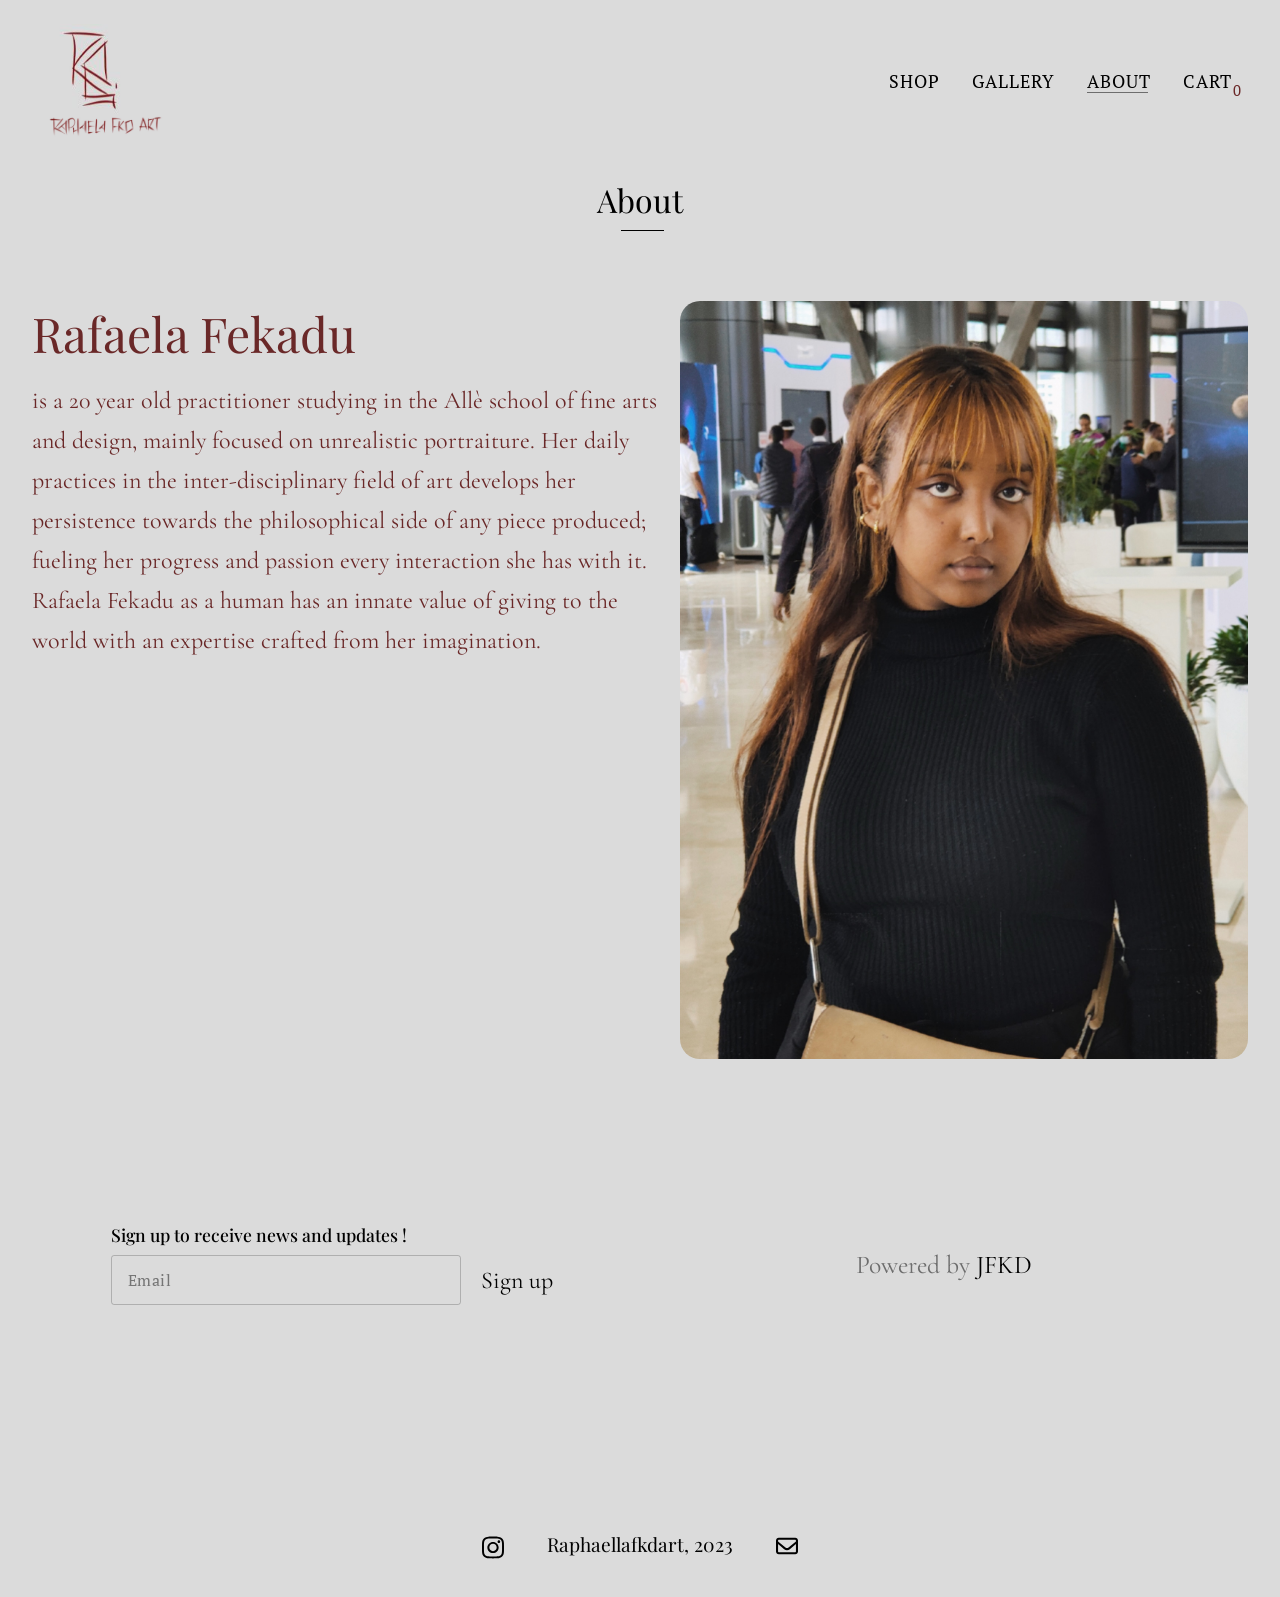
==== commit 847f15a5: "rewrote the paragraph on the about page" ====
--- a/about.html
+++ b/about.html
@@ -115,13 +115,15 @@
       </header>
       <section class="about_container">
         <article>
-          <h3><span>Raphaela Fekadu</span></h3>
+          <h3><span>Rafaela Fekadu</span></h3>
           <p>
-            is an artist based in the capital of Ethiopia mainly focused on
-            unrealistic portraiture. Her knowledge of art and creations from
-            inspirations is ever expanding. She is an artist driven by the goal
-            of giving to the world with an expertise crafted from her
-            imagination.
+            is a 20 year old practitioner studying in the Allè school of fine
+            arts and design, mainly focused on unrealistic portraiture. Her
+            daily practices in the inter-disciplinary field of art develops her
+            persistence towards the philosophical side of any piece produced;
+            fueling her progress and passion every interaction she has with it.
+            Rafaela Fekadu as a human has an innate value of giving to the world
+            with an expertise crafted from her imagination.
           </p>
         </article>
         <section class="about-image">
--- a/css/main.css
+++ b/css/main.css
@@ -60,10 +60,6 @@
 
 ::-webkit-scrollbar-thumb {
   background: rgba(0, 0, 0, 0.5);
-}
-
-body {
-  overflow-x: hidden;
 }
 
 body.covered {
@@ -448,6 +444,7 @@
   z-index: 100;
 }
 
+#navigation h1,
 #navigation h1 a {
   display: flex;
   flex-direction: column;
@@ -480,6 +477,7 @@
   position: absolute;
   bottom: -7px;
   right: -10px;
+  color: var(--BTNCOLOR);
 }
 
 /* MOBILE VERSION NAVIGATION */
@@ -551,7 +549,7 @@
   top: 0%;
   left: 0%;
   width: 100vw;
-  height: 100vh;
+  height: 105vh;
   display: grid;
   text-align: center;
   place-content: center;
@@ -673,580 +671,6 @@
   animation: lineExpand 0.8s ease;
 }
 
-/* PURCHASE PAGE */
-
-.final_page {
-  min-height: 100vh;
-}
-
-.final_page form {
-  display: flex;
-  flex-wrap: wrap;
-  justify-content: space-evenly;
-}
-
-.final_page form ol li {
-  font-family: var(--NAVIGATION_FONT);
-  font-size: 1.4rem;
-}
-
-.form_header {
-  margin: 1rem 0;
-}
-
-.form_header h2 {
-  font-family: var(--NAVIGATION_FONT);
-  font-size: 3rem;
-  font-weight: lighter;
-}
-
-.disclaimer {
-  font-family: var(--PRICE_FONT);
-  font-size: 0.8rem;
-  transform: translateY(-5px);
-  display: block;
-  color: rgba(0, 0, 0, 0.7);
-  white-space: nowrap;
-}
-
-/* ORDERED LIST SECTIONS STYLES */
-
-.divider {
-  width: 100%;
-  border: 0.1px solid rgba(0, 0, 0, 0.1);
-}
-
-/* CONTACT INFO */
-
-#contact_info {
-  margin-top: 2rem;
-}
-
-#contact_info article {
-  display: flex;
-  row-gap: 2rem;
-  column-gap: 1.5rem;
-  flex-wrap: wrap;
-  padding: 1rem 0;
-  width: 50vw;
-}
-
-#contact_info label {
-  position: relative;
-}
-
-#contact_info .input-label {
-  position: absolute;
-  bottom: 3px;
-  font-family: var(--PRICE_FONT);
-}
-
-#contact_info label section {
-  display: flex;
-  gap: 0.6rem;
-  align-items: flex-end;
-}
-
-#contact_info label input {
-  background: transparent;
-  border: none;
-  outline: none;
-  outline-color: none;
-  border-bottom: 1px solid;
-  height: 35px;
-  width: 260px;
-  font-family: var(--PRICE_FONT);
-}
-
-#phone_input div {
-  font-family: var(--NAVIGATION_FONT);
-  font-size: 1.1rem;
-}
-
-#phone_input input {
-  font-family: var(--NAVIGATION_FONT) !important;
-}
-
-#email_input svg {
-  display: block;
-}
-
-/* FORM FILLED CHECK */
-
-#enabler_check {
-  margin-top: 2rem;
-}
-
-#enabler_check label {
-  display: flex;
-  gap: 0.5rem;
-  align-items: center;
-}
-
-#enabler_check label article {
-  display: grid;
-  position: relative;
-  place-items: center;
-}
-
-#enabler_check label input {
-  appearance: none;
-  border: 1px solid rgba(0, 0, 0, 0.5);
-  border-radius: 5px;
-  height: 25px;
-  width: 25px;
-}
-
-#enabler_check label img {
-  position: absolute;
-  top: 50%;
-  left: 50%;
-  transform: translate(-50%, -50%);
-  display: none;
-}
-
-#enabler_check label img.checkedIcon {
-  display: block;
-}
-
-#enabler_check label p {
-  font-family: var(--NAVIGATION_FONT);
-  font-size: 0.9rem;
-}
-
-/* PAYMENT METHODS */
-
-#payment_method {
-  margin-top: 2rem;
-}
-
-#payment_method ul {
-  display: flex;
-  flex-wrap: wrap;
-  gap: 1rem;
-  padding: 1rem 0;
-}
-
-#payment_method ul li {
-  background: transparent;
-  border: 1px solid;
-  margin-top: 0.5rem;
-  border-radius: 5px;
-  width: 125px;
-  height: 40px;
-  font-family: var(--NAVIGATION_FONT);
-  font-weight: light;
-  color: black;
-  font-size: 1.1rem !important;
-  overflow: hidden;
-  cursor: pointer;
-  position: relative;
-  transition: all 0.6s;
-  display: grid;
-  place-content: center;
-}
-
-#payment_method ul li a:any-link {
-  position: absolute;
-  width: 100%;
-  height: 100%;
-  display: grid;
-  place-content: center;
-}
-
-#payment_method ul li::after {
-  content: "";
-  position: absolute;
-  top: 0;
-  left: -10px;
-  height: inherit;
-  width: 0;
-  background: #6a2828;
-  transform: skewX(-20deg);
-  transition: all 0.6s;
-  z-index: -1;
-}
-
-#payment_method ul li:hover {
-  color: white;
-  border: 1px solid #6a2828;
-}
-
-#payment_method ul li:hover::after {
-  width: 150px;
-}
-
-/* CONFIRMATION CARD */
-
-.final_page figure {
-  width: 30vw;
-  display: flex;
-  flex-direction: column;
-  border: 0.1px solid rgba(0, 0, 0, 0.2);
-  align-items: center;
-  position: relative;
-}
-
-.final_page figure img {
-  width: 200px;
-  margin: 1rem;
-}
-
-.purchase_item_name {
-  margin: 0.5rem;
-  font-family: var(--NAVIGATION_FONT);
-  font-size: 1.5rem;
-  text-align: center;
-}
-
-.purchase_item_name span {
-  font-size: 0.9rem;
-}
-
-.main_details {
-  display: flex;
-  justify-content: space-between;
-  padding: 0.6rem 2rem;
-}
-
-.main_details ul li {
-  margin-bottom: 0.4rem;
-}
-
-.main_details .charges li {
-  font-family: var(--NAVIGATION_FONT);
-  margin-right: 1rem;
-  font-size: 1rem;
-}
-
-.main_details .prices li {
-  font-family: var(--PRICE_FONT);
-  color: rgba(0, 0, 0, 0.7);
-  font-size: 1rem;
-}
-
-.cancel_confirm_buttons {
-  width: 100%;
-  display: flex;
-  gap: 1rem;
-  justify-content: center;
-  flex-wrap: wrap;
-  padding: 0.6rem;
-}
-
-.cancel_confirm_buttons button {
-  background: transparent;
-  border: 1px solid;
-  margin-top: 0.5rem;
-  border-radius: 5px;
-  width: 125px;
-  height: 40px;
-  display: grid;
-  place-content: center;
-  font-family: var(--NAVIGATION_FONT);
-  font-weight: light;
-  color: black;
-  font-size: 1.1rem !important;
-  overflow: hidden;
-  cursor: pointer;
-  position: relative;
-  transition: all 0.6s;
-}
-
-.cancel_confirm_buttons button::after {
-  content: "";
-  position: absolute;
-  top: 0;
-  left: -10px;
-  height: inherit;
-  width: 0;
-  background: #6a2828;
-  transform: skewX(-20deg);
-  transition: all 0.6s;
-  z-index: -1;
-}
-
-.cancel_confirm_buttons button:hover {
-  color: white;
-  border: 1px solid #6a2828;
-}
-
-.cancel_confirm_buttons button:hover::after {
-  width: 150px;
-}
-
-/* PURCHASE PAGE (LAST STEP OF PURCHASE) RESPONSIVE DESIGN*/
-
-@media screen and (max-width: 840px) {
-  .final_page form {
-    padding: 2rem;
-  }
-  .final_page figure {
-    width: 300px !important;
-  }
-}
-
-@media screen and (max-width: 775px) {
-  .final_page form {
-    gap: 4rem;
-  }
-
-  .final_page figure {
-    transform: translateY(0);
-    width: 300px;
-  }
-}
-
-@media screen and (max-width: 540px) {
-  .final_page {
-    padding: 0 2rem;
-  }
-}
-
-@media screen and (max-width: 415px) {
-  .final_page form ol li {
-    font-family: var(--NAVIGATION_FONT);
-    font-size: 1.1rem;
-  }
-
-  .form_header h2 {
-    font-family: var(--NAVIGATION_FONT);
-    font-size: 2rem;
-    font-weight: lighter;
-  }
-
-  /* ORDERED LIST SECTIONS STYLES */
-
-  /* CONTACT INFO */
-
-  #contact_info label input {
-    height: 30px;
-    width: 230px;
-    font-size: 0.9rem;
-  }
-
-  /* PAYMENT METHODS */
-
-  #payment_method ul li {
-    width: 110px;
-    height: 35px;
-    font-size: 0.9rem !important;
-  }
-
-  /* CONFIRMATION CARD */
-
-  .final_page figure img {
-    width: 50vw;
-  }
-
-  .purchase_item_name,
-  .name_collection li {
-    font-size: 1.3rem !important;
-  }
-
-  .cancel_confirm_buttons button {
-    width: 120px;
-    height: 35px;
-  }
-}
-
-@media screen and (max-width: 372px) {
-  .form_header h2 {
-    font-size: 1.7rem;
-  }
-
-  /* ORDERED LIST SECTIONS STYLES */
-
-  .final_page form {
-    padding: 1rem;
-  }
-
-  /* CONTACT INFO */
-
-  #contact_info label input {
-    height: 30px;
-    width: 210px;
-  }
-
-  /* PAYMENT METHODS */
-
-  #payment_method ul li {
-    width: 110px;
-    height: 35px;
-    font-size: 0.9rem !important;
-  }
-
-  /* CONFIRMATION CARD */
-
-  .final_page figure img {
-    width: 60vw;
-  }
-
-  .purchase_item_name,
-  .name_collection li {
-    font-size: 1.1rem !important;
-  }
-
-  .main_details ul li {
-    margin-bottom: 0.6rem;
-  }
-
-  .main_details .charges li {
-    font-size: 0.9rem;
-  }
-
-  .main_details .prices li {
-    font-size: 0.9rem;
-  }
-
-  .cancel_confirm_buttons button {
-    width: 115px;
-    height: 30px;
-    font-size: 0.9rem !important;
-  }
-}
-
-/* PAYMENT PAGE */
-
-.payment_page {
-  min-height: 100vh;
-  width: 100vw;
-  padding-top: 2rem;
-}
-
-#payment_section {
-  width: 100%;
-  display: flex;
-  justify-content: space-between;
-  flex-wrap: wrap;
-}
-
-#payment_section header {
-  padding: 0 1rem;
-  padding-top: 1rem;
-}
-
-#payment_section header h3 {
-  font-family: var(--NAVIGATION_FONT);
-  font-size: 3rem;
-  font-weight: lighter;
-}
-
-#payment_section header span {
-  font-family: var(--PRICE_FONT);
-  font-size: 0.8rem;
-  display: block;
-  transform: translateY(-11px);
-  color: rgba(0, 0, 0, 0.7);
-}
-
-#payment_section ul {
-  padding: 0 2rem;
-  list-style: circle;
-}
-
-#payment_section ol {
-  padding: 2rem;
-}
-
-#payment_section ul li,
-#payment_section ol li {
-  font-family: var(--NAVIGATION_FONT);
-  font-size: 1.2rem;
-  font-weight: lighter;
-  margin-top: 1rem;
-}
-
-#payment_section ul li.indetification span {
-  color: rgba(0, 0, 0, 0.5);
-}
-
-#payment_section article section {
-  display: flex;
-  gap: 1rem;
-  align-items: center;
-  padding: 1rem;
-}
-
-#payment_section article button {
-  background: transparent;
-  border: 1px solid;
-  margin-top: 0.5rem;
-  border-radius: 5px;
-  width: 125px;
-  height: 40px;
-  font-family: var(--NAVIGATION_FONT);
-  font-weight: light;
-  color: black;
-  font-size: 1.1rem !important;
-  overflow: hidden;
-  cursor: pointer;
-  position: relative;
-  transition: all 0.6s;
-}
-
-#payment_section article button a:any-link {
-  position: absolute;
-  width: 100%;
-  height: 100%;
-  top: 0;
-  left: 0;
-  display: grid;
-  place-content: center;
-}
-
-#payment_section article button::after {
-  content: "";
-  position: absolute;
-  top: 0;
-  left: -10px;
-  height: inherit;
-  width: 0;
-  background: #6a2828;
-  transform: skewX(-20deg);
-  transition: all 0.6s;
-  z-index: -1;
-}
-
-#payment_section article button:hover {
-  color: white;
-  border: 1px solid #6a2828;
-}
-
-#payment_section article button:hover::after {
-  width: 150px;
-}
-
-/* PAYMENT PAGE RESPONSIVE DESIGN */
-
-@media screen and (max-width: 990px) {
-  #payment_section ul li,
-  #payment_section ol li {
-    font-size: 1.1rem;
-  }
-}
-
-@media screen and (max-width: 400px) {
-  #payment_section ul li,
-  #payment_section ol li {
-    font-size: 1rem;
-  }
-}
-
-@media screen and (max-width: 368px) {
-  #payment_section ol {
-    padding: 1.2rem;
-    width: 100vw;
-  }
-}
-
-@media screen and (max-width: 340px) {
-  #payment_section ul li,
-  #payment_section ol li {
-    font-size: 0.9rem;
-  }
-}
-
 /* FOOTER STYLES */
 
 #footer_section {
@@ -1263,7 +687,8 @@
 #main_footer_content {
   display: flex;
   align-items: center;
-  width: 100vw;
+  justify-content: space-between;
+  width: 95vw;
 }
 
 .sign_up {
@@ -1347,7 +772,7 @@
   font-family: var(--PRICE_FONT);
   font-size: 1.2rem;
   font-weight: lighter;
-  width: 100vw;
+  width: 100%;
   display: flex;
   justify-content: center;
 }
@@ -1474,13 +899,17 @@
 }
 
 @media screen and (max-width: 761px) {
+  #main_footer_content {
+    width: 100vw;
+  }
+
   .sign_up form label input {
     height: 35px;
     width: 270px;
   }
 
   .sign_up form label button {
-    font-size: 1rem;
+    font-size: 0.9rem;
   }
 
   .advertisement {
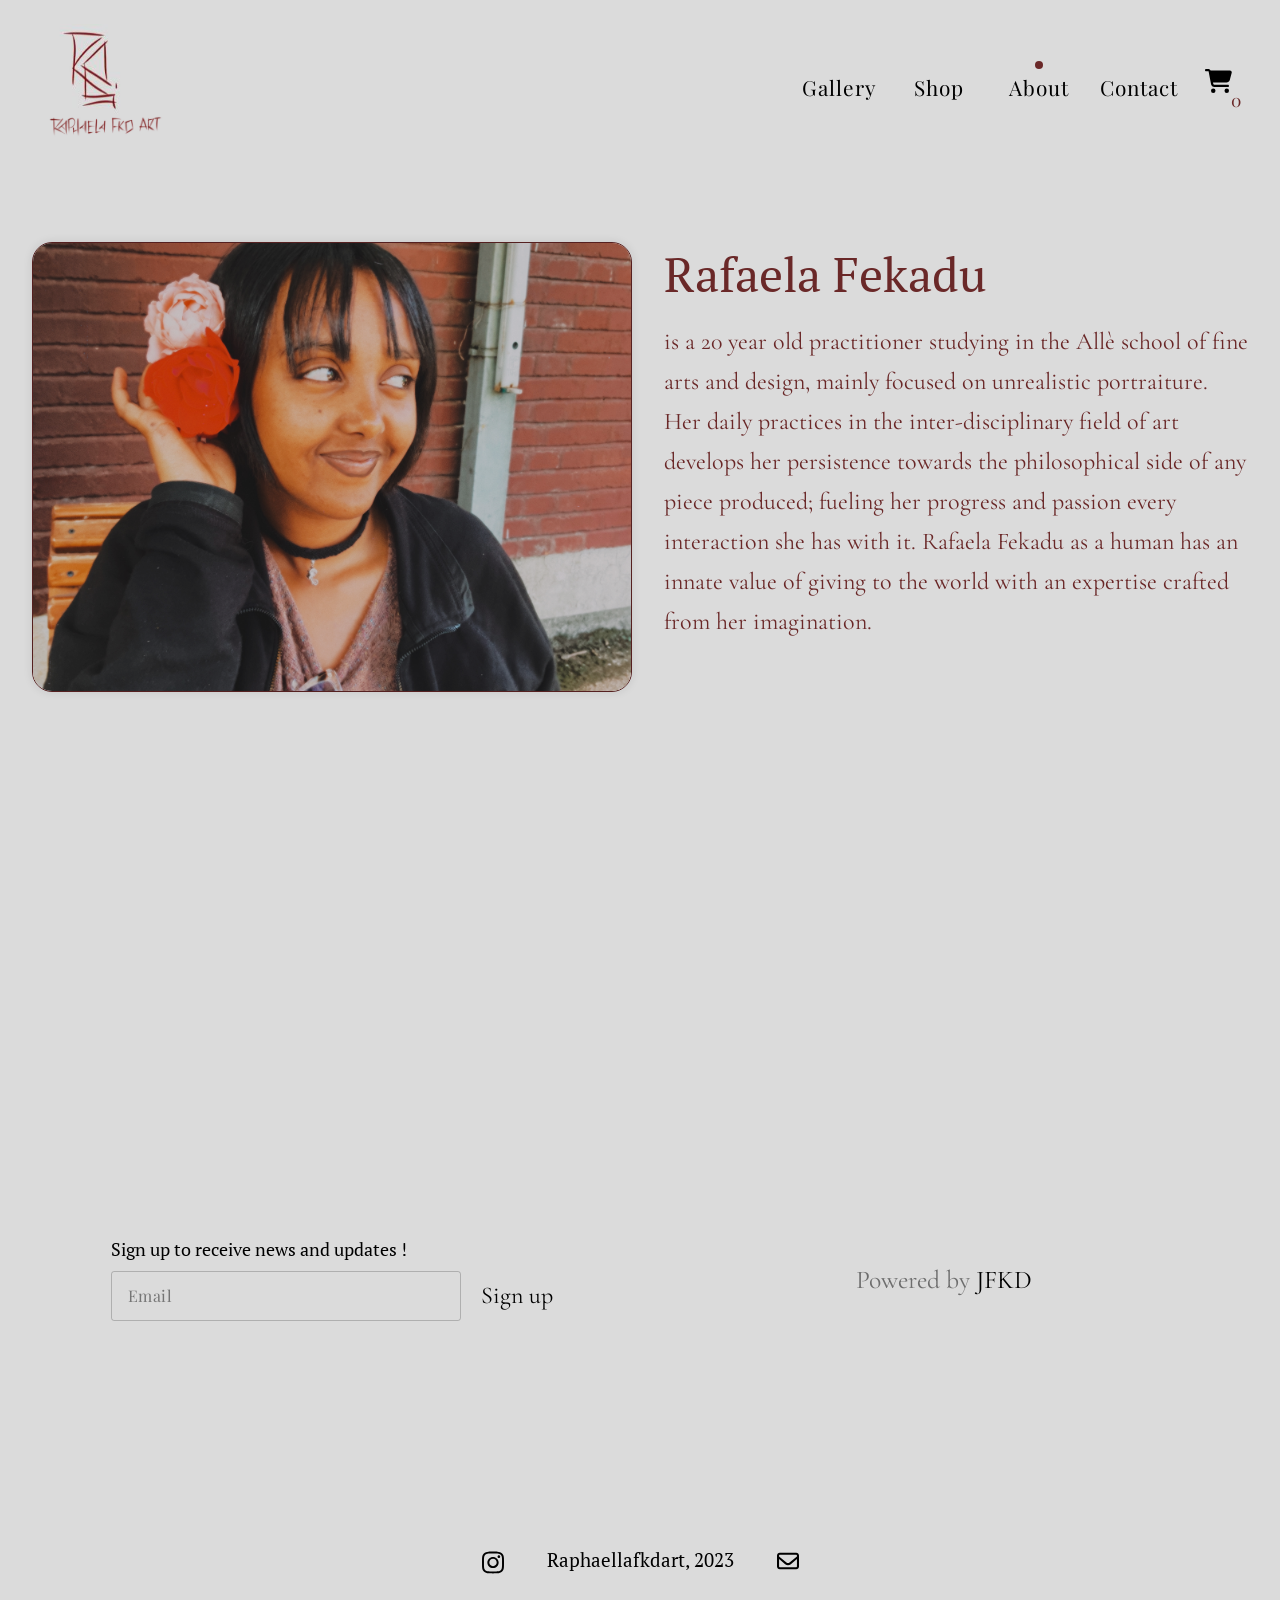
==== commit af2382b1: "committed" ====
--- a/about.html
+++ b/about.html
@@ -3,22 +3,19 @@
   <head>
     <meta charset="UTF-8" />
     <meta name="viewport" content="width=device-width, initial-scale=1.0" />
-    <meta
-      name="description"
-      content="About the artist that owns this website"
-    />
+    <meta name="description" content="About Rafaela Fekadu" />
     <meta property="title" content="About - Raphaella Fkd Art" />
-    <meta name="author" content="Millary Developments" />
+    <meta name="author" content="JFKD" />
     <title>About - Raphaella Fkd Art</title>
     <link rel="icon" href="img/raphaella-logo.JPEG" />
     <link rel="stylesheet" href="css/main.css" />
     <link rel="stylesheet" href="css/about.css" />
-    <script defer src="js/script.js"></script>
+    <script defer src="js/main.js"></script>
   </head>
   <body>
     <nav id="navigation">
       <h1 class="logo">
-        <a href="index.html" aria-label="Link to home page"
+        <a href="index.html" aria-label="link to gallery"
           ><img width="90px" src="img/raphaella-logo.JPEG" alt="company_logo" />
           <img
             width="115px"
@@ -28,67 +25,44 @@
         </a>
       </h1>
       <ul class="nav-elements">
-        <li>Shop</li>
-        <li>
-          <a href="index.html" aria-label="link to home page">Gallery</a>
-        </li>
-        <li>
+        <li>
+          <a href="index.html" aria-label="link to gallery">Gallery</a>
+          <div class="indicator"></div>
+        </li>
+        <li>
+          <a href="shop.html" aria-label="link to shop">Shop</a>
+          <div class="indicator"></div>
+        </li>
+        <li class="page">
           <a href="about.html" aria-label="link to about page">About</a>
-        </li>
-        <li>
-          <a href="cart.html" aria-label="shopping cart link">Cart</a>
-          <sub class="cart_amount"></sub>
-        </li>
-      </ul>
-      <section id="main_nav_mobile">
-        <a class="cart_icon" href="cart.html" aria-label="shopping cart link">
-          <svg
-            xmlns="http://www.w3.org/2000/svg"
-            height="1.5rem"
-            viewBox="0 0 576 512"
+          <div class="indicator"></div>
+        </li>
+        <li>
+          <a href="contact.html">Contact</a>
+          <div class="indicator"></div>
+        </li>
+        <li>
+          <a
+            class="cart_icon"
+            href="cart.html"
+            aria-label="link to shopping cart"
           >
-            <path
-              d="M0 24C0 10.7 10.7 0 24 0H69.5c22 0 41.5 12.8 50.6 32h411c26.3 0 45.5 25 38.6 50.4l-41 152.3c-8.5 31.4-37 53.3-69.5 53.3H170.7l5.4 28.5c2.2 11.3 12.1 19.5 23.6 19.5H488c13.3 0 24 10.7 24 24s-10.7 24-24 24H199.7c-34.6 0-64.3-24.6-70.7-58.5L77.4 54.5c-.7-3.8-4-6.5-7.9-6.5H24C10.7 48 0 37.3 0 24zM128 464a48 48 0 1 1 96 0 48 48 0 1 1 -96 0zm336-48a48 48 0 1 1 0 96 48 48 0 1 1 0-96z"
-            />
-          </svg>
-          <sub class="cart_amount"></sub>
-        </a>
-        <div class="side_bar_container">
-          <div class="side_bar_icon_container">
-            <div class="side_bar_icon"></div>
-          </div>
-          <div class="side_bar_close_container">
-            <div class="side_bar_close"></div>
-          </div>
-        </div>
-      </section>
-      <ul class="side_bar_elements">
-        <li>
-          <a href="originals.html" aria-label="link to original arts shop"
-            >Originals</a
-          >
-        </li>
-        <li>
-          <a href="prints.html" aria-label="link to print arts shop">Prints</a>
-        </li>
-        <li><a href="index.html" aria-label="link to home page">Gallery</a></li>
-        <li>
-          <a href="about.html" aria-label="link to about page">About</a>
+            <svg
+              xmlns="http://www.w3.org/2000/svg"
+              height="1.5rem"
+              viewBox="0 0 576 512"
+            >
+              <path
+                d="M0 24C0 10.7 10.7 0 24 0H69.5c22 0 41.5 12.8 50.6 32h411c26.3 0 45.5 25 38.6 50.4l-41 152.3c-8.5 31.4-37 53.3-69.5 53.3H170.7l5.4 28.5c2.2 11.3 12.1 19.5 23.6 19.5H488c13.3 0 24 10.7 24 24s-10.7 24-24 24H199.7c-34.6 0-64.3-24.6-70.7-58.5L77.4 54.5c-.7-3.8-4-6.5-7.9-6.5H24C10.7 48 0 37.3 0 24zM128 464a48 48 0 1 1 96 0 48 48 0 1 1 -96 0zm336-48a48 48 0 1 1 0 96 48 48 0 1 1 0-96z"
+              />
+            </svg>
+            <sub class="cart_amount"></sub>
+            <div class="indicator"></div>
+          </a>
         </li>
       </ul>
     </nav>
     <div class="popup_container">
-      <section class="shopping-option_popup shop_popup">
-        <button class="back_btn">Back</button>
-        <header>
-          <h3>Shop</h3>
-          <div class="styler"></div>
-        </header>
-        <ul>
-          <li><a href="originals.html">Originals</a></li>
-          <li><a href="prints.html">Prints</a></li>
-        </ul>
-      </section>
       <!-- FOOTER SIGN UP POPUPS -->
       <section class="shopping-option_popup success_popup_footer">
         <header>
@@ -110,11 +84,14 @@
       </section>
     </div>
     <main id="main-content">
-      <header>
-        <h2>About</h2>
-      </header>
-      <section class="about_container">
-        <article>
+      <figure class="about_container">
+        <img
+          oncontextmenu="return false;"
+          draggable="false"
+          src="img/raphaella-about-page-pic.JPEG"
+          alt="Artist pic"
+        />
+        <figcaption>
           <h3><span>Rafaela Fekadu</span></h3>
           <p>
             is a 20 year old practitioner studying in the Allè school of fine
@@ -125,17 +102,8 @@
             Rafaela Fekadu as a human has an innate value of giving to the world
             with an expertise crafted from her imagination.
           </p>
-        </article>
-        <section class="about-image">
-          <img
-            oncontextmenu="return false;"
-            draggable="false"
-            src="img/raphaella-about-page-pic.JPEG"
-            alt="Artist pic"
-          />
-          <div class="cover"></div>
-        </section>
-      </section>
+        </figcaption>
+      </figure>
     </main>
 
     <footer>
--- a/css/main.css
+++ b/css/main.css
@@ -7,9 +7,9 @@
 :root {
   --BACKGROUND: #dbdbdb;
   --BTNCOLOR: #6a2828;
-  --NAVIGATION_FONT: "PT Serif", serif;
-  --PRICE_FONT: "Playfair Display", serif;
-  --DESCRIPTION_FONT: "Cormorant Garamond", serif;
+  --NAVIGATION_FONT: "Playfair Display";
+  --PRICE_FONT: "PT serif";
+  --DESCRIPTION_FONT: "Cormorant Garamond";
 }
 
 /* RESET */
@@ -89,7 +89,7 @@
 }
 
 .popup_container.blur {
-  z-index: 1000;
+  z-index: 10000;
   opacity: 1;
 }
 
@@ -452,9 +452,7 @@
 
 .nav-elements {
   display: flex;
-  gap: 2rem;
-  text-transform: uppercase;
-  font-size: 1.1rem;
+  font-size: 1.3rem;
   position: relative;
 }
 
@@ -462,153 +460,50 @@
   position: relative;
 }
 
-.nav-elements li::before {
-  content: "";
-  position: absolute;
-  height: 0.5px;
-  width: 95%;
-  transform: scaleX(0);
-  background: rgba(0, 0, 0, 0.5);
-  bottom: 0;
-  transition: all 0.3s;
+.nav-elements li .indicator {
+  height: 8px;
+  width: 8px;
+  border-radius: 5px;
+  background: transparent;
+  transition: all 0.3s ease;
+}
+
+.nav-elements li:not(:last-child) {
+  width: 100px;
+  display: flex;
+  gap: 0.2rem;
+  align-items: center;
+  flex-direction: column-reverse;
+}
+
+.nav-elements li.page .indicator {
+  background: var(--BTNCOLOR);
+}
+
+.nav-elements li:hover .indicator {
+  background: var(--BTNCOLOR);
+}
+
+.nav-elements li:not(.page):hover a:any-link {
+  opacity: 0.7;
+}
+
+.cart_icon {
+  margin-left: 1rem;
+  display: flex;
+  align-items: center;
+  flex-direction: column-reverse;
+}
+
+.cart_icon .indicator {
+  opacity: 0;
 }
 
 .cart_amount {
   position: absolute;
-  bottom: -7px;
+  bottom: -10px;
   right: -10px;
   color: var(--BTNCOLOR);
-}
-
-/* MOBILE VERSION NAVIGATION */
-
-#main_nav_mobile {
-  display: none;
-  gap: 2rem;
-  align-items: center;
-}
-
-.side_bar_container {
-  width: 30px;
-  height: 30px;
-  display: flex;
-}
-
-.side_bar_icon_container,
-.side_bar_close_container {
-  justify-self: center;
-  align-self: center;
-  height: 30px;
-  width: 30px;
-  display: grid;
-  place-items: center;
-  cursor: pointer;
-  z-index: 100;
-}
-
-.side_bar_close_container {
-  width: 60px;
-}
-
-.side_bar_icon {
-  width: 25px;
-  height: 1px;
-  background: black;
-  position: relative;
-}
-
-.side_bar_icon.disappear {
-  display: none;
-}
-
-.side_bar_icon::before,
-.side_bar_icon::after {
-  content: "";
-  position: absolute;
-  height: 1px;
-  background: inherit;
-  width: 30px;
-  right: 0;
-}
-
-.side_bar_icon::before {
-  top: -10px;
-}
-
-.side_bar_icon::after {
-  bottom: -10px;
-}
-
-.cart_icon {
-  display: block;
-  position: relative;
-}
-
-.side_bar_elements {
-  position: fixed;
-  top: 0%;
-  left: 0%;
-  width: 100vw;
-  height: 105vh;
-  display: grid;
-  text-align: center;
-  place-content: center;
-  gap: 2rem;
-  right: 0;
-  padding: 1.5rem 0;
-  font-size: 1.2rem;
-  opacity: 0;
-  transition: all 0.4s ease;
-  background: var(--BACKGROUND);
-  z-index: -1;
-  padding-top: 5rem;
-}
-
-.side_bar_elements.active {
-  opacity: 1;
-  z-index: 10;
-}
-
-/* SIDE BAR CLOSE ICON */
-
-.side_bar_close {
-  width: 30px;
-  height: 1px;
-  background: black;
-  position: relative;
-  transform: rotate(50deg);
-  display: none;
-}
-
-.side_bar_close.active {
-  display: block;
-}
-
-.side_bar_close::after {
-  content: "";
-  position: absolute;
-  height: 1px;
-  width: inherit;
-  background: inherit;
-  transform: rotate(-100deg);
-}
-
-/* NAVIGATION BAR RESPONSIVE DESIGN */
-
-@media screen and (max-width: 990px) {
-  #navigation {
-    padding: 4rem 1rem;
-  }
-}
-
-@media screen and (max-width: 538px) {
-  .nav-elements {
-    display: none;
-  }
-
-  #main_nav_mobile {
-    display: flex;
-  }
 }
 
 /* MAIN CONTENT STYLES */
@@ -655,7 +550,7 @@
 .shopping-cart h2 {
   font-family: var(--PRICE_FONT);
   font-weight: lighter;
-  font-size: 2rem;
+  font-size: 3rem;
   position: relative;
 }
 
--- a/css/about.css
+++ b/css/about.css
@@ -1,43 +1,12 @@
-/* NAV ELEMENTS */
-
-.nav-elements li:nth-child(3)::before {
-  transform: scaleX(1);
-}
-
-.nav-elements li:hover::before {
-  transform: scaleX(1);
-}
-
-/* MAIN CONTENT STYLES */
-
-#main-content h2::before {
-  transform: translateX(24px);
-  animation: lineExpand 0.8s ease-in-out;
-}
-
-@keyframes lineExpand {
-  from {
-    transform: translateX(24px) scaleX(0);
-  }
-  to {
-    transform: translateX(24px) scaleX(1);
-  }
-}
-
 .about_container {
   margin-top: 3rem;
   display: flex;
-  gap: 1rem;
+  gap: 2rem;
   justify-content: space-between;
   padding: 2rem;
 }
 
-#main-content article {
-  width: 50vw;
-  position: relative;
-}
-
-#main-content article h3 {
+.about_container h3 {
   width: 100%;
   font-family: var(--PRICE_FONT);
   font-weight: lighter;
@@ -47,7 +16,7 @@
   color: #6a2828;
 }
 
-#main-content article h3 span {
+.about_container h3 span {
   display: block;
   animation: appear 1.4s ease;
 }
@@ -63,7 +32,7 @@
   }
 }
 
-#main-content article p {
+.about_container p {
   width: 100%;
   font-family: var(--DESCRIPTION_FONT);
   font-weight: normal;
@@ -82,27 +51,16 @@
   }
 }
 
-.about-image {
+.about_container img {
   position: relative;
-  width: 45vw;
-  aspect-ratio: 3 / 4;
-}
-
-#main-content section img {
+  width: 600px;
+  aspect-ratio: 4 / 3;
+  object-fit: cover;
+  animation: expand 1.4s ease;
   border-radius: 20px;
-  animation: expand 1.4s ease;
-  height: 100%;
-  width: 100%;
-}
-
-.cover {
-  height: 100%;
-  background: var(--BACKGROUND);
-  width: 0;
-  position: absolute;
-  top: 0;
-  left: 0;
-  animation: imageAppearance 0.8s ease;
+  border: 1px solid var(--BTNCOLOR);
+  box-shadow: 0 0 10px rgba(0, 0, 0, 0.1);
+  filter: brightness(80%);
 }
 
 @keyframes imageAppearance {
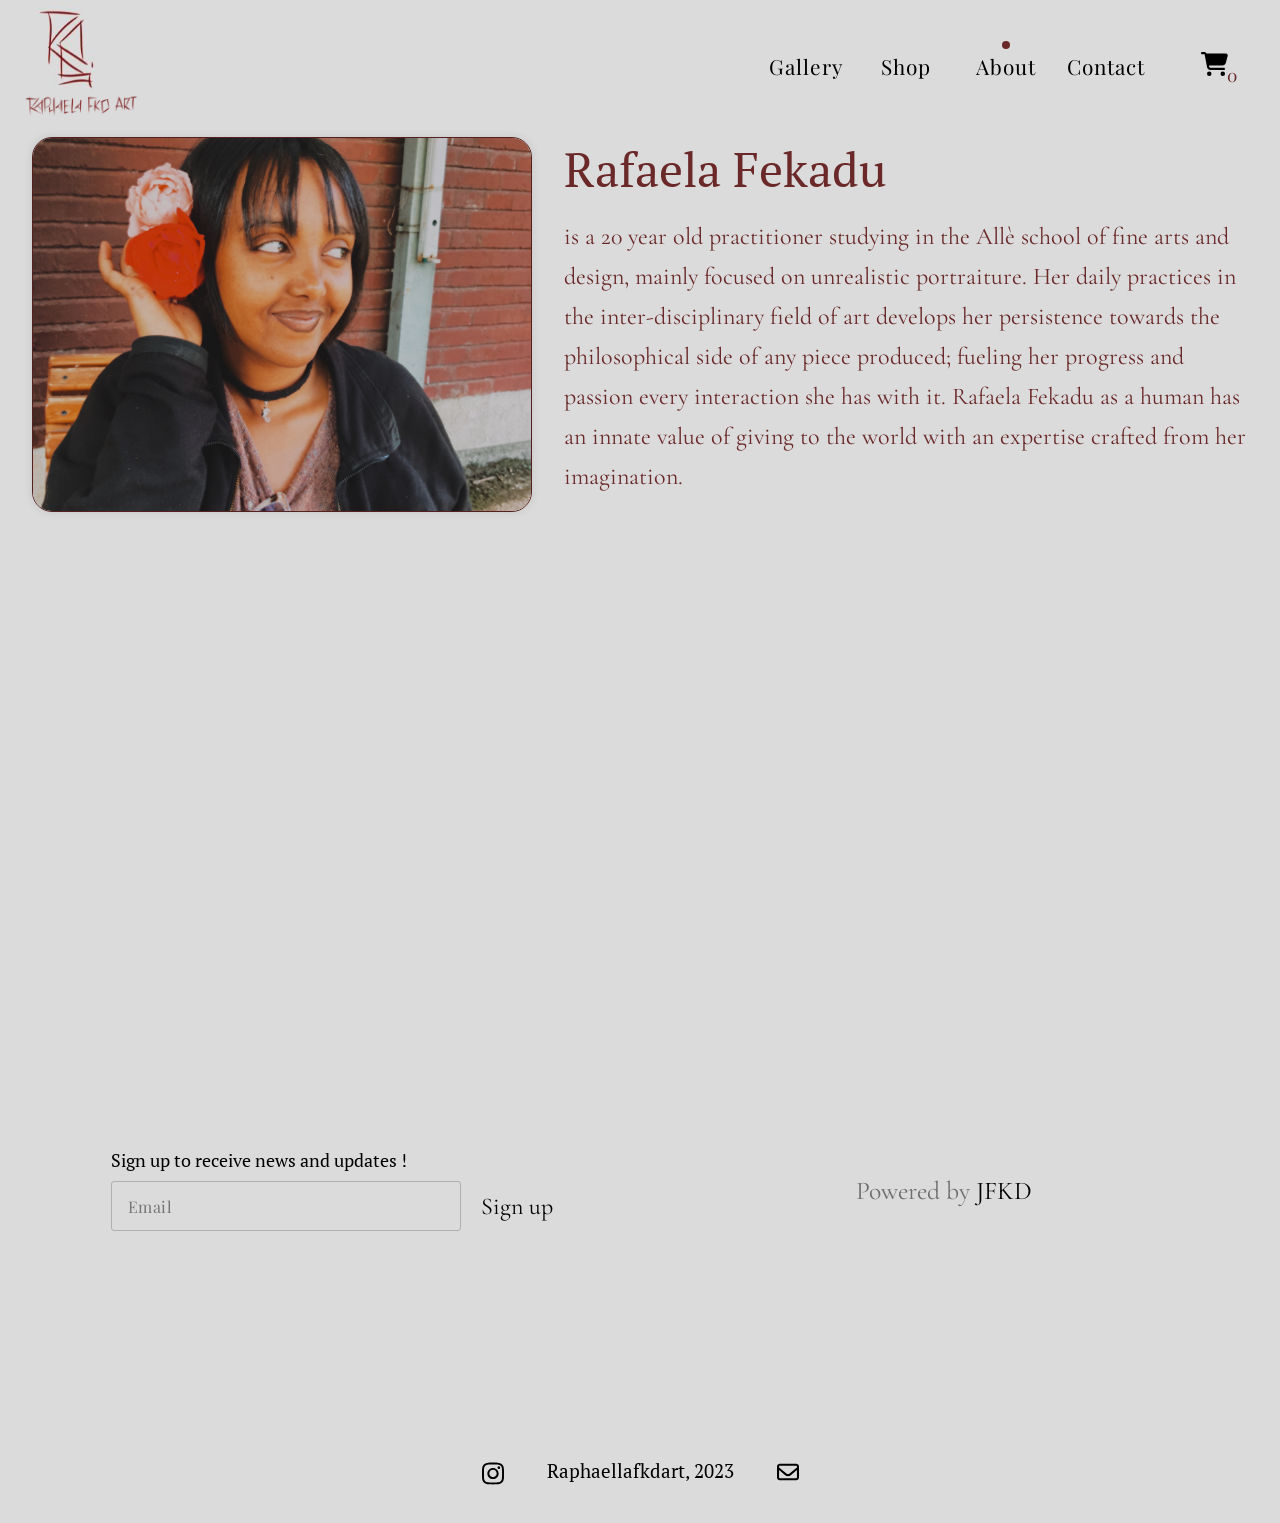
==== commit 49595840: "committed" ====
--- a/about.html
+++ b/about.html
@@ -41,7 +41,7 @@
           <a href="contact.html">Contact</a>
           <div class="indicator"></div>
         </li>
-        <li>
+        <li class="cart-li">
           <a
             class="cart_icon"
             href="cart.html"
@@ -60,8 +60,29 @@
             <div class="indicator"></div>
           </a>
         </li>
+        <li class="drop-icon">
+          <span></span>
+        </li>
       </ul>
     </nav>
+    <ul class="side-bar-elements">
+      <li>
+        <a href="index.html" aria-label="link to gallery">Gallery</a>
+        <div class="indicator"></div>
+      </li>
+      <li>
+        <a href="shop.html" aria-label="link to shop">Shop</a>
+        <div class="indicator"></div>
+      </li>
+      <li>
+        <a href="about.html" aria-label="link to about page">About</a>
+        <div class="indicator"></div>
+      </li>
+      <li>
+        <a href="contact.html">Contact</a>
+        <div class="indicator"></div>
+      </li>
+    </ul>
     <div class="popup_container">
       <!-- FOOTER SIGN UP POPUPS -->
       <section class="shopping-option_popup success_popup_footer">
--- a/css/main.css
+++ b/css/main.css
@@ -142,6 +142,8 @@
   opacity: 0;
   z-index: -1;
   transition: all 0.3s;
+  border: 1px solid rgba(0, 0, 0, 0.2);
+  border-radius: 5px;
   box-shadow: -5px -5px 10px rgba(0, 0, 0, 0.1);
 }
 
@@ -432,28 +434,27 @@
   display: flex;
   align-items: center;
   max-width: 100vw;
-  height: 18vh;
   justify-content: space-between;
-  padding: 3rem;
+  padding: 1rem;
   font-weight: light;
   letter-spacing: 1px;
   font-family: var(--NAVIGATION_FONT);
-}
-
-#navigation h1 {
-  z-index: 100;
+  padding: 0.2rem 1.5rem;
 }
 
 #navigation h1,
 #navigation h1 a {
   display: flex;
   flex-direction: column;
+  z-index: 100;
 }
 
 .nav-elements {
   display: flex;
+  align-items: center;
   font-size: 1.3rem;
   position: relative;
+  z-index: 100;
 }
 
 .nav-elements li {
@@ -493,6 +494,7 @@
   display: flex;
   align-items: center;
   flex-direction: column-reverse;
+  position: relative;
 }
 
 .cart_icon .indicator {
@@ -504,6 +506,142 @@
   bottom: -10px;
   right: -10px;
   color: var(--BTNCOLOR);
+}
+
+.nav-elements li.drop-icon {
+  display: none !important;
+}
+
+.side-bar-elements {
+  display: none;
+}
+
+@media screen and (max-width: 800px) {
+  .nav-elements {
+    font-size: 1.15rem;
+  }
+
+  .nav-elements li:not(:last-child) {
+    width: 80px;
+  }
+}
+
+@media screen and (max-width: 650px) {
+  #navigation h1 a img {
+    width: 75px;
+  }
+
+  .nav-elements li:not(.cart-li, .drop-icon) {
+    display: none;
+  }
+
+  .nav-elements li.drop-icon {
+    display: grid !important;
+    place-content: center;
+    height: 40px;
+    width: 40px;
+  }
+
+  .nav-elements li.drop-icon.active {
+    animation: dropSpin 0.7s ease;
+  }
+
+  @keyframes dropSpin {
+    from {
+      transform: rotate(0deg);
+    }
+
+    to {
+      transform: rotate(-360deg);
+    }
+  }
+
+  .nav-elements li.drop-icon span {
+    width: 30px;
+    height: 1.5px;
+    background: black;
+    position: relative;
+    transition: all 0.3s ease;
+  }
+
+  .nav-elements li.drop-icon span::before,
+  .nav-elements li.drop-icon span::after {
+    content: "";
+    position: absolute;
+    left: 0;
+    background: black;
+    height: inherit;
+    width: 100%;
+    transition: all 0.3s ease;
+  }
+
+  .nav-elements li.drop-icon span::before {
+    top: -10px;
+  }
+
+  .nav-elements li.drop-icon span::after {
+    bottom: -10px;
+  }
+
+  .nav-elements li.drop-icon.active span {
+    background: transparent;
+  }
+
+  .nav-elements li.drop-icon.active span::before {
+    top: 0;
+    transform: rotate(-45deg);
+  }
+
+  .nav-elements li.drop-icon.active span::after {
+    bottom: 0;
+    transform: rotate(45deg);
+  }
+
+  .side-bar-elements {
+    position: absolute;
+    top: 0;
+    left: 0;
+    display: flex;
+    justify-content: center;
+    flex-direction: column;
+    height: 100%;
+    width: 100%;
+    background: var(--BACKGROUND);
+    padding: 0 1.5rem;
+    opacity: 0;
+    z-index: -1;
+    transition: all 0.3s ease;
+    transform: translateX(-5px);
+  }
+
+  .side-bar-elements.active {
+    opacity: 1;
+    z-index: 10;
+    transform: translateX(0);
+  }
+
+  .side-bar-elements li {
+    position: relative;
+    height: 60px;
+    width: 100%;
+    border-bottom: 1px solid rgba(0, 0, 0, 0.2);
+  }
+
+  .side-bar-elements li:first-child {
+    border-top: 1px solid rgba(0, 0, 0, 0.2);
+  }
+
+  .side-bar-elements li a:any-link {
+    position: absolute;
+    top: 0;
+    left: 0;
+    display: grid;
+    place-content: center;
+    width: 100%;
+    height: 100%;
+    font-family: var(--NAVIGATION_FONT);
+    font-size: 1.2rem;
+  }
 }
 
 /* MAIN CONTENT STYLES */
@@ -564,6 +702,13 @@
   bottom: -10px;
   transition: all 0.3s;
   animation: lineExpand 0.8s ease;
+}
+
+@media screen and (max-width: 560px) {
+  #main-content header h2,
+  .shopping-cart header h2 {
+    font-size: 2rem;
+  }
 }
 
 /* FOOTER STYLES */
--- a/css/about.css
+++ b/css/about.css
@@ -1,9 +1,9 @@
 .about_container {
-  margin-top: 3rem;
   display: flex;
   gap: 2rem;
   justify-content: space-between;
-  padding: 2rem;
+  align-items: flex-start;
+  padding: 1rem 2rem;
 }
 
 .about_container h3 {
@@ -53,7 +53,7 @@
 
 .about_container img {
   position: relative;
-  width: 600px;
+  width: 500px;
   aspect-ratio: 4 / 3;
   object-fit: cover;
   animation: expand 1.4s ease;
@@ -84,45 +84,46 @@
 /* ABOUT PAGE RESPONSIVE DESIGN */
 
 @media screen and (max-width: 990px) {
-  #main-content article h3 {
-    font-size: 2rem;
+  .about_container {
+    gap: 1.8rem;
+    padding: 2rem;
   }
 
-  #main-content article p {
-    font-size: 1.2rem;
+  .about_container h3 {
+    font-size: 2.5rem;
+    margin-bottom: 0.7rem;
   }
 
-  .about-image {
-    width: 50vw;
+  .about_container p {
+    font-size: 1.3rem;
+    line-height: 1.5;
+  }
+
+  .about_container img {
+    width: 400px;
   }
 }
 
-@media screen and (max-width: 650px) {
+@media screen and (max-width: 860px) {
   .about_container {
-    flex-flow: column-reverse;
-    align-items: center;
-    justify-content: center;
-  }
-
-  .about-image {
-    width: 80vw;
-  }
-
-  #main-content article {
-    width: 80vw;
+    flex-direction: column;
   }
 }
 
-@media screen and (max-width: 372px) {
-  #main-content article h3 {
-    font-size: 1.6rem;
+@media screen and (max-width: 500px) {
+  .about_container {
+    padding: 1rem;
   }
 
-  #main-content article p {
-    font-size: 1rem;
-    line-height: 30px;
-    animation: appearp 1.4s ease;
-    color: #6a2828;
+  .about_container img {
+    width: 100%;
+  }
+}
+
+@media screen and (max-width: 400px) {
+  .about_container h3 {
+    font-size: 2.2rem;
+    margin-bottom: 0.5rem;
   }
 }
 
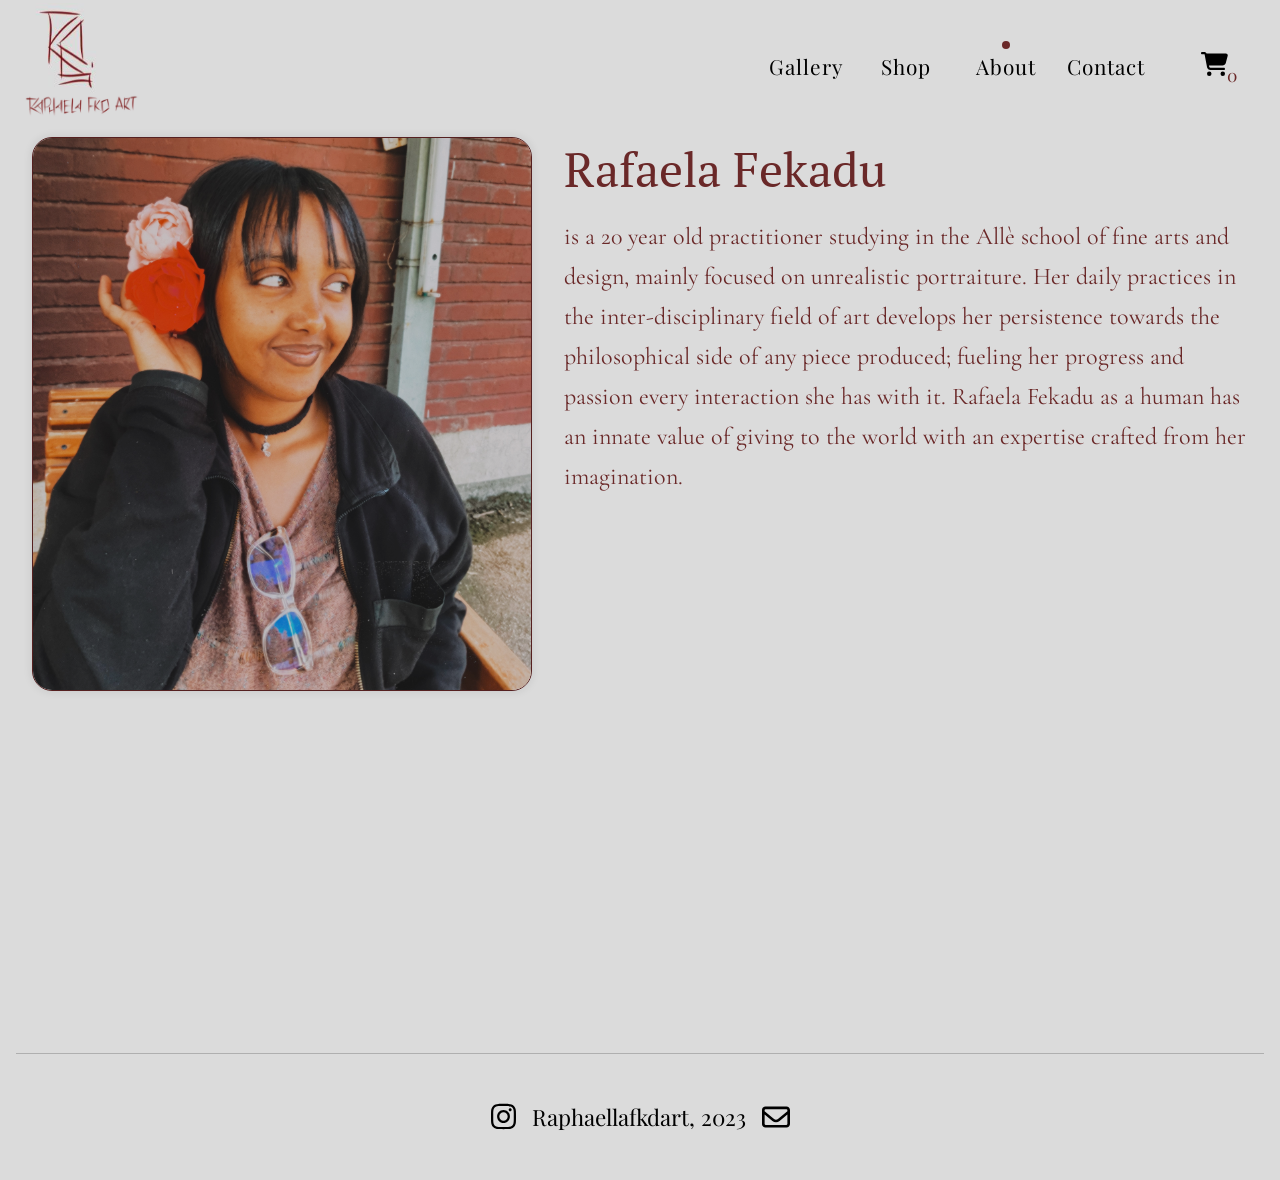
==== commit 05a8814e: "committed" ====
--- a/about.html
+++ b/about.html
@@ -128,113 +128,23 @@
     </main>
 
     <footer>
-      <section id="footer_section">
-        <section id="main_footer_content">
-          <section class="sign_up">
-            <form id="footer_form">
-              <span class="input-label"
-                >Sign up to receive news and updates !</span
-              >
-              <label for="email">
-                <input type="email" name="Email" placeholder="Email" />
-                <button>Sign up</button>
-              </label>
-            </form>
-          </section>
-          <p class="advertisement"><span>Powered by</span> JFKD</p>
-        </section>
-        <section id="sub_footer_content">
-          <ul>
-            <li class="ad">
-              <div class="description">
-                <p>
-                  Explore my art works while connecting with me and my other
-                  audiences.
-                </p>
-                <div class="description_tail"></div>
-              </div>
-              <a
-                href="https://www.instagram.com/raphaellafkdart"
-                target="_blank"
-              >
-                <img
-                  width="25px"
-                  class="instagramIcon"
-                  alt="instagramIcon"
-                  src="img/instagram.svg"
-                />
-              </a>
-            </li>
-            <li id="copyright">Raphaellafkdart, 2023</li>
-            <li class="ad">
-              <div class="description email_description">
-                <p>Personally reach out to me if you have any questions.</p>
-                <div class="description_tail"></div>
-              </div>
-              <a href="contact.html">
-                <img
-                  width="28px"
-                  class="emailIcon"
-                  alt="emailIcon"
-                  src="img/envelope-regular.svg"
-                />
-              </a>
-            </li>
-          </ul>
-        </section>
-      </section>
+      <a href="https://www.instagram.com/raphaellafkdart" target="_blank">
+        <img
+          width="25px"
+          class="instagramIcon"
+          alt="instagramIcon"
+          src="img/instagram.svg"
+        />
+      </a>
+      <p id="copyright">Raphaellafkdart, 2023</p>
+      <a href="contact.html">
+        <img
+          width="28px"
+          class="emailIcon"
+          alt="emailIcon"
+          src="img/envelope-regular.svg"
+        />
+      </a>
     </footer>
-    <script>
-      const scriptURL =
-        "https://script.google.com/macros/s/AKfycbxJGZwW3PUDqX6BzHzGdVozH5fZGH0bnSrEgC5DucOWlzDbGVcYx9CNIjkheibe3NNNHw/exec";
-      const form = document.querySelector("#footer_form");
-      const popupContainer = document.querySelector(".popup_container");
-      const loading = document.querySelector(".loading");
-      const successPopupFooter = document.querySelector(
-        ".success_popup_footer"
-      );
-      const failedPopupFooter = document.querySelector(".failed_popup_footer");
-
-      form.addEventListener("submit", (e) => {
-        e.preventDefault();
-
-        popupContainer.classList.add("blur");
-        loading.classList.add("activated");
-
-        fetch(scriptURL, { method: "POST", body: new FormData(form) })
-          .then(() => {
-            loading.classList.remove("activated");
-            successPopupFooter.classList.add("active");
-            setTimeout(() => {
-              location.reload();
-              window.scrollTo(0, 0);
-            }, 2000);
-          })
-          .catch((err) => {
-            loading.classList.remove("activated");
-            failedPopupFooter.classList.add("active");
-            setTimeout(() => {
-              location.reload();
-              window.scrollTo(0, 0);
-            }, 2000);
-          });
-      });
-      const instagramIcon = document.querySelector(".instagramIcon");
-      instagramIcon.addEventListener("mouseenter", () => {
-        const description = document.querySelector(".description:first-child");
-        description.classList.add("hover");
-        instagramIcon.addEventListener("mouseleave", () => {
-          description.classList.remove("hover");
-        });
-      });
-      const emailIcon = document.querySelector(".emailIcon");
-      emailIcon.addEventListener("mouseenter", () => {
-        const description = document.querySelector(".email_description");
-        description.classList.add("hover");
-        emailIcon.addEventListener("mouseleave", () => {
-          description.classList.remove("hover");
-        });
-      });
-    </script>
   </body>
 </html>
--- a/css/main.css
+++ b/css/main.css
@@ -48,18 +48,6 @@
   border: none;
   outline: none;
   outline-color: none;
-}
-
-::-webkit-scrollbar {
-  width: 15px;
-}
-
-::-webkit-scrollbar-track {
-  background: var(--BACKGROUND);
-}
-
-::-webkit-scrollbar-thumb {
-  background: rgba(0, 0, 0, 0.5);
 }
 
 body.covered {
@@ -428,6 +416,12 @@
   background: var(--BACKGROUND);
 }
 
+@media (prefers-color-scheme: dark) {
+  body {
+    background: var(--BACKGROUND);
+  }
+}
+
 /* NAVIGATION STYLES */
 
 #navigation {
@@ -713,357 +707,22 @@
 
 /* FOOTER STYLES */
 
-#footer_section {
-  background: var(--BACKGROUND);
-  display: flex;
-  gap: 0.6rem;
-  padding: 2rem 0;
-  flex-direction: column;
-  align-items: center;
+footer {
+  margin: 1rem;
+  padding: 2rem;
   margin-top: 2rem;
-  max-width: 100vw;
-}
-
-#main_footer_content {
-  display: flex;
-  align-items: center;
-  justify-content: space-between;
-  width: 95vw;
-}
-
-.sign_up {
-  width: 50%;
+  display: flex;
+  gap: 1rem;
+  justify-content: center;
+  border-top: 1px solid rgba(0, 0, 0, 0.2);
+}
+
+footer #copyright {
+  font-family: var(--NAVIGATION_FONT);
+  font-size: 1.4rem;
+}
+
+footer a:any-link {
   display: grid;
   place-content: center;
 }
-
-.sign_up form {
-  display: flex;
-  gap: 0.6rem;
-  flex-direction: column;
-  padding: 1rem;
-}
-
-.sign_up form .input-label {
-  font-family: var(--PRICE_FONT);
-  font-size: 1.1rem;
-  font-weight: 500;
-}
-
-.sign_up form label {
-  display: flex;
-  gap: 0.8rem;
-}
-
-.sign_up form label input {
-  background: transparent;
-  border: 1px solid rgba(0, 0, 0, 0.2);
-  border-radius: 3px;
-  height: 50px;
-  width: 350px;
-  padding: 0 1rem;
-  font-family: var(--NAVIGATION_FONT);
-  font-size: 1rem;
-  letter-spacing: 0.5px;
-  outline: none;
-  outline-color: none;
-}
-
-.sign_up form label button {
-  background: transparent;
-  font-family: var(--DESCRIPTION_FONT);
-  font-size: 1.5rem;
-  padding: 0 0.5rem;
-  position: relative;
-  display: grid;
-  place-content: center;
-  color: black;
-}
-
-.sign_up form label button::before {
-  content: "";
-  position: absolute;
-  height: 0.5px;
-  width: 100%;
-  background: rgba(0, 0, 0, 0.2);
-  bottom: 0;
-  transform: scaleX(0);
-  transition: all 0.3s;
-}
-
-.sign_up form label button:hover::before {
-  transform: scaleX(1);
-}
-
-.advertisement {
-  width: 50%;
-  font-family: var(--DESCRIPTION_FONT);
-  font-size: 1.6rem;
-  display: flex;
-  gap: 0.4rem;
-  justify-content: center;
-}
-
-.advertisement span {
-  color: rgba(0, 0, 0, 0.5);
-}
-
-#sub_footer_content {
-  font-family: var(--PRICE_FONT);
-  font-size: 1.2rem;
-  font-weight: lighter;
-  width: 100%;
-  display: flex;
-  justify-content: center;
-}
-
-#sub_footer_content ul {
-  display: flex;
-  gap: 2rem;
-  justify-content: center;
-  width: 100%;
-}
-
-#sub_footer_content li.ad {
-  display: flex;
-  gap: 0.5rem;
-  flex-direction: column;
-  align-items: center;
-}
-
-#sub_footer_content li.ad img {
-  width: 22px;
-}
-
-#sub_footer_content li.ad:first-of-type {
-  transform: translateX(8rem);
-}
-
-#sub_footer_content li.ad:last-of-type {
-  transform: translateX(-8rem);
-}
-
-#sub_footer_content ul li img {
-  z-index: 10;
-}
-
-.description {
-  box-shadow: 0 0 10px rgba(0, 0, 0, 0.1);
-  position: relative;
-  display: flex;
-  align-items: center;
-  justify-content: center;
-  transition: all 0.3s ease;
-  width: 300px;
-  height: 180px;
-  margin-bottom: 1rem;
-  padding: 2rem;
-  opacity: 0;
-  transform: translateY(10px);
-}
-
-.description.hover {
-  opacity: 1;
-  transform: translateY(0);
-}
-
-.description_tail {
-  position: absolute;
-  bottom: -20px;
-  width: 0;
-  border: solid 10px var(--BACKGROUND);
-  border-top: solid 10px var(--BTNCOLOR);
-}
-
-#copyright {
-  display: flex;
-  align-items: flex-end;
-  padding-bottom: 0.5rem;
-  white-space: nowrap;
-}
-
-/* FOOTER RESPONSIVE DESIGN */
-
-@media screen and (max-width: 964px) {
-  #footer_section {
-    gap: 0.5rem;
-    padding: 1.5rem 0;
-  }
-
-  .sign_up form {
-    gap: 0.4rem;
-    padding: 0.9rem;
-  }
-
-  .sign_up form .input-label {
-    font-size: 1rem;
-  }
-
-  .sign_up form label {
-    gap: 0.2rem;
-  }
-
-  .sign_up form label button {
-    font-size: 1.1rem;
-  }
-
-  .advertisement {
-    width: 50%;
-    font-size: 1.4rem;
-  }
-
-  #sub_footer_content {
-    font-size: 1.1rem;
-  }
-}
-
-@media screen and (max-width: 901px) {
-  .sign_up form label input {
-    height: 45px;
-    width: 320px;
-  }
-}
-
-@media screen and (max-width: 841px) {
-  .sign_up form label input {
-    height: 42px;
-    width: 300px;
-  }
-}
-
-@media screen and (max-width: 801px) {
-  .sign_up form label input {
-    height: 40px;
-    width: 280px;
-  }
-}
-
-@media screen and (max-width: 761px) {
-  #main_footer_content {
-    width: 100vw;
-  }
-
-  .sign_up form label input {
-    height: 35px;
-    width: 270px;
-  }
-
-  .sign_up form label button {
-    font-size: 0.9rem;
-  }
-
-  .advertisement {
-    font-size: 1.2rem;
-  }
-}
-
-@media screen and (max-width: 731px) {
-  #footer_section {
-    gap: 2rem;
-    padding: 2rem 0;
-  }
-
-  #main_footer_content {
-    display: flex;
-    gap: 1rem;
-    flex-direction: column;
-    width: 100vw;
-  }
-
-  .sign_up,
-  .advertisement {
-    width: 100vw;
-  }
-
-  .description,
-  .description_tail {
-    display: none;
-  }
-
-  #sub_footer_content li.ad:first-of-type {
-    transform: translateX(0);
-  }
-
-  #sub_footer_content li.ad:last-of-type {
-    transform: translateX(0);
-  }
-
-  .sign_up form .input-label {
-    font-size: 1.1rem;
-  }
-
-  .sign_up form label input {
-    height: 40px;
-    width: 320px;
-  }
-
-  .sign_up form label button {
-    font-size: 1.1rem;
-  }
-
-  .advertisement {
-    font-size: 1.4rem;
-  }
-
-  #sub_footer_content {
-    font-size: 1.2rem;
-  }
-}
-
-@media screen and (max-width: 430px) {
-  .sign_up form .input-label {
-    font-size: 1rem;
-  }
-
-  .sign_up form label input {
-    height: 40px;
-    width: 280px;
-  }
-
-  .sign_up form label button {
-    font-size: 1rem;
-  }
-
-  .advertisement {
-    font-size: 1.2rem;
-  }
-
-  #sub_footer_content {
-    font-size: 1.1rem;
-  }
-}
-
-@media screen and (max-width: 383px) {
-  .sign_up form label input {
-    height: 40px;
-    width: 250px;
-  }
-
-  .advertisement {
-    font-size: 1.1rem;
-  }
-
-  #sub_footer_content {
-    font-size: 1rem;
-  }
-}
-
-@media screen and (max-width: 350px) {
-  .sign_up form .input-label {
-    font-size: 0.9rem;
-  }
-
-  .sign_up form label {
-    gap: 0rem;
-  }
-
-  .sign_up form label input {
-    height: 38px;
-    width: 230px;
-    font-size: 0.9rem;
-  }
-
-  .sign_up form label button {
-    white-space: nowrap;
-  }
-}
--- a/css/about.css
+++ b/css/about.css
@@ -54,7 +54,6 @@
 .about_container img {
   position: relative;
   width: 500px;
-  aspect-ratio: 4 / 3;
   object-fit: cover;
   animation: expand 1.4s ease;
   border-radius: 20px;
@@ -110,7 +109,7 @@
   }
 }
 
-@media screen and (max-width: 500px) {
+@media screen and (max-width: 560px) {
   .about_container {
     padding: 1rem;
   }
